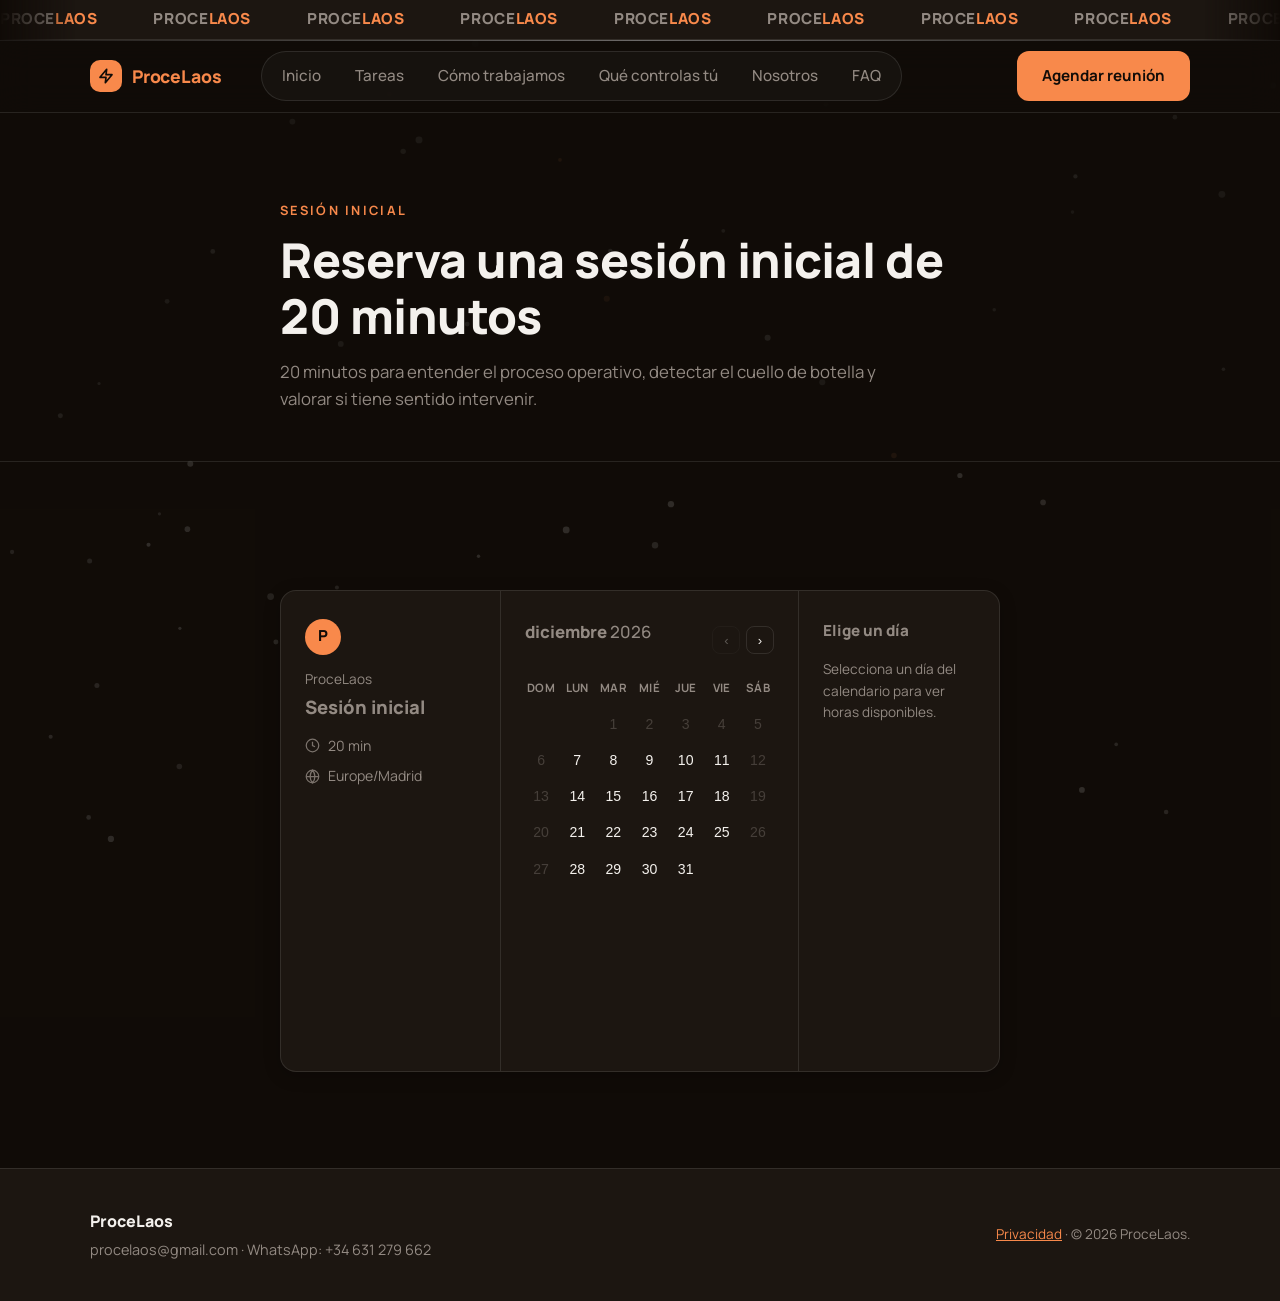
==== agendar-reunion.html @ 2a337f4d "feat: sustituye el formulario de diagnostico por reserva directa a Google Calendar Nueva pagina /age" ====
<!DOCTYPE html>
<html lang="es">
<head>
  <meta charset="UTF-8">
  <meta name="viewport" content="width=device-width, initial-scale=1.0">
  <script>
    document.documentElement.classList.add('js');
    window.setTimeout(function () {
      if (!document.documentElement.classList.contains('reveal-ready')) {
        document.documentElement.classList.add('reveal-fallback');
      }
    }, 3000);
  </script>
  <title>Agenda una reunión — ProceLaos</title>
  <meta name="description" content="Reserva una sesión inicial de 20 minutos: vemos tu proceso operativo, detectamos el cuello de botella y valoramos si tiene sentido intervenir.">

  <meta property="og:type" content="website">
  <meta property="og:site_name" content="ProceLaos">
  <meta property="og:title" content="Agenda una reunión — ProceLaos">
  <meta property="og:description" content="Reserva una sesión inicial de 20 minutos: vemos tu proceso operativo, detectamos el cuello de botella y valoramos si tiene sentido intervenir.">
  <meta property="og:url" content="https://procelaos.com/agendar-reunion">
  <link rel="canonical" href="https://procelaos.com/agendar-reunion">
  <meta property="og:image" content="https://procelaos.com/images/og-image.png">
  <meta property="og:image:width" content="1200">
  <meta property="og:image:height" content="630">
  <meta name="twitter:image" content="https://procelaos.com/images/og-image.png">
  <meta property="og:locale" content="es_ES">
  <meta name="twitter:card" content="summary_large_image">

  <link rel="icon" href="data:image/svg+xml,%3Csvg xmlns='http://www.w3.org/2000/svg' viewBox='0 0 100 100'%3E%3Crect width='100' height='100' rx='20' fill='%23110C08'/%3E%3Ctext x='50' y='68' font-size='60' text-anchor='middle' fill='%23F8894B' font-family='Arial' font-weight='bold'%3EP%3C/text%3E%3C/svg%3E">

  <link rel="preconnect" href="https://fonts.googleapis.com">
  <link rel="preconnect" href="https://fonts.gstatic.com" crossorigin>
  <link href="https://fonts.googleapis.com/css2?family=Manrope:wght@400;500;700;800&display=swap" rel="stylesheet">

  <link rel="stylesheet" href="styles.css">
</head>
<body class="has-brand-band">

  <noscript>
    <style>.reveal { opacity: 1 !important; transform: none !important; }</style>
  </noscript>

  <div class="brand-band">
    <div class="brand-band__track" aria-hidden="true">
      <div class="brand-band__group">
        <span class="brand-band__item">Proce<span>Laos</span></span>
        <span class="brand-band__item">Proce<span>Laos</span></span>
        <span class="brand-band__item">Proce<span>Laos</span></span>
        <span class="brand-band__item">Proce<span>Laos</span></span>
        <span class="brand-band__item">Proce<span>Laos</span></span>
        <span class="brand-band__item">Proce<span>Laos</span></span>
      </div>
      <div class="brand-band__group">
        <span class="brand-band__item">Proce<span>Laos</span></span>
        <span class="brand-band__item">Proce<span>Laos</span></span>
        <span class="brand-band__item">Proce<span>Laos</span></span>
        <span class="brand-band__item">Proce<span>Laos</span></span>
        <span class="brand-band__item">Proce<span>Laos</span></span>
        <span class="brand-band__item">Proce<span>Laos</span></span>
      </div>
    </div>
  </div>

  <canvas class="particles-canvas" id="particlesCanvas" aria-hidden="true"></canvas>

  <a class="skip-link" href="#contenido">Saltar al contenido</a>

  <header class="site-header">
    <div class="container site-header__inner">
      <a href="/" class="logo"><span class="logo__icon" aria-hidden="true"><svg viewBox="0 0 24 24" width="16" height="16" fill="none" stroke="currentColor" stroke-width="2.5" stroke-linecap="round" stroke-linejoin="round"><polygon points="13 2 3 14 12 14 11 22 21 10 12 10 13 2"/></svg></span><span class="logo__text">Proce<span>Laos</span></span></a>

      <button class="nav-toggle" id="navToggle" aria-expanded="false" aria-controls="siteNav" aria-label="Abrir menú">
        <span></span><span></span><span></span>
      </button>

      <nav class="site-nav" id="siteNav">
        <div class="site-nav__links">
          <a href="/">Inicio</a>
          <a href="/tareas">Tareas</a>
          <a href="/proceso">Cómo trabajamos</a>
          <a href="/capacidades">Qué controlas tú</a>
          <a href="/nosotros">Nosotros</a>
          <a href="/faq">FAQ</a>
        </div>
        <div class="site-nav__actions">
          <a href="/agendar-reunion" class="btn btn--primary">Agendar reunión</a>
        </div>
      </nav>
    </div>
  </header>

  <main id="contenido">

    <section class="page-header">
      <div class="container container--narrow">
        <p class="eyebrow reveal">Sesión inicial</p>
        <h1 class="reveal">Reserva una sesión inicial de 20 minutos</h1>
        <p class="page-header__lead reveal">20 minutos para entender el proceso operativo, detectar el cuello de botella y valorar si tiene sentido intervenir.</p>
      </div>
    </section>

    <section class="section">
      <div class="container container--narrow">

        <div class="booking-card" id="bookingCard">

          <!-- Paso 1: calendario + horas -->
          <div class="booking-grid" id="bookingStepPick">
            <div class="booking-col">
              <div class="booking-info__avatar">P</div>
              <p class="booking-info__org">ProceLaos</p>
              <p class="booking-info__title">Sesión inicial</p>
              <p class="booking-info__meta">
                <svg width="15" height="15" viewBox="0 0 24 24" fill="none" stroke="currentColor" stroke-width="2"><circle cx="12" cy="12" r="10"/><path d="M12 6v6l4 2"/></svg>
                20 min
              </p>
              <p class="booking-info__meta">
                <svg width="15" height="15" viewBox="0 0 24 24" fill="none" stroke="currentColor" stroke-width="2"><circle cx="12" cy="12" r="10"/><path d="M2 12h20M12 2a15 15 0 0 1 0 20 15 15 0 0 1 0-20z"/></svg>
                Europe/Madrid
              </p>
            </div>

            <div class="booking-col">
              <div class="booking-cal__head">
                <p class="booking-cal__month" id="calMonthLabel">—</p>
                <div class="booking-cal__nav">
                  <button type="button" id="calPrev" aria-label="Mes anterior">‹</button>
                  <button type="button" id="calNext" aria-label="Mes siguiente">›</button>
                </div>
              </div>
              <div class="booking-cal__grid" id="calDow"></div>
              <div class="booking-cal__grid" id="calGrid" style="margin-top:4px;"></div>
            </div>

            <div class="booking-col">
              <p class="booking-slots__head" id="slotsHead">Elige un día</p>
              <div class="booking-slots__list" id="slotsList">
                <p class="booking-slots__empty">Selecciona un día del calendario para ver horas disponibles.</p>
              </div>
            </div>
          </div>

          <!-- Paso 2: confirmar -->
          <div class="booking-grid booking-grid--confirm" id="bookingStepConfirm" hidden>
            <div class="booking-col">
              <div class="booking-info__avatar">P</div>
              <p class="booking-info__org">ProceLaos</p>
              <p class="booking-info__title">Sesión inicial</p>
              <p class="booking-info__meta" id="confirmDateLabel"></p>
              <p class="booking-info__meta">
                <svg width="15" height="15" viewBox="0 0 24 24" fill="none" stroke="currentColor" stroke-width="2"><circle cx="12" cy="12" r="10"/><path d="M12 6v6l4 2"/></svg>
                20 min
              </p>
              <p class="booking-info__meta">
                <svg width="15" height="15" viewBox="0 0 24 24" fill="none" stroke="currentColor" stroke-width="2"><circle cx="12" cy="12" r="10"/><path d="M2 12h20M12 2a15 15 0 0 1 0 20 15 15 0 0 1 0-20z"/></svg>
                Europe/Madrid
              </p>
            </div>
            <div class="booking-col">
              <form id="bookingForm" novalidate>
                <div class="booking-form__row">
                  <label for="bNombre">Tu nombre <span class="booking-form__req">*</span></label>
                  <input type="text" id="bNombre" required>
                </div>
                <div class="booking-form__row">
                  <label for="bEmail">Email <span class="booking-form__req">*</span></label>
                  <input type="email" id="bEmail" required>
                </div>
                <div class="booking-form__row">
                  <label for="bNotas">Notas adicionales</label>
                  <textarea id="bNotas" rows="3" placeholder="Por favor, comparta cualquier cosa que ayude a preparar nuestra reunión."></textarea>
                </div>
                <p class="booking-error" id="bookingError" role="alert" hidden></p>
                <div class="booking-form__nav">
                  <button type="button" class="btn btn--outline" id="bookingBack">Atrás</button>
                  <button type="submit" class="btn btn--primary" id="bookingSubmit">Confirmar</button>
                </div>
              </form>
            </div>
          </div>

          <!-- Paso 3: éxito -->
          <div class="booking-success" id="bookingSuccess" hidden>
            <div class="booking-success__icon" aria-hidden="true">
              <svg viewBox="0 0 24 24" width="28" height="28"><circle cx="12" cy="12" r="10" fill="none" stroke="currentColor" stroke-width="2"></circle><path d="M7 12.5l3 3 7-7" fill="none" stroke="currentColor" stroke-width="2.2" stroke-linecap="round" stroke-linejoin="round"></path></svg>
            </div>
            <h3>Reserva confirmada</h3>
            <p id="successDetail">Te esperamos.</p>
          </div>

        </div>

      </div>
    </section>
  </main>

  <footer class="site-footer">
    <div class="container site-footer__inner">
      <div>
        <p class="site-footer__brand">ProceLaos</p>
        <p class="site-footer__contact">
          <a href="mailto:procelaos@gmail.com">procelaos@gmail.com</a> ·
          <a href="https://wa.me/34631279662" target="_blank" rel="noopener">WhatsApp: +34 631 279 662</a>
        </p>
      </div>
      <p class="site-footer__legal"><a href="/privacidad">Privacidad</a> · © <span id="year"></span> ProceLaos.</p>
    </div>
  </footer>

  <script src="script.js"></script>
  <script>
    (function () {
      var MESES = ['enero','febrero','marzo','abril','mayo','junio','julio','agosto','septiembre','octubre','noviembre','diciembre'];
      var DOW = ['DOM','LUN','MAR','MIÉ','JUE','VIE','SÁB'];
      var SLOT_START_H = 9, SLOT_END_H = 19, SLOT_STEP_MIN = 30, DURACION_MIN = 20;

      var hoy = new Date(); hoy.setHours(0,0,0,0);
      var vista = new Date(hoy.getFullYear(), hoy.getMonth(), 1);
      var diaSeleccionado = null;
      var slotSeleccionado = null; // Date

      var calMonthLabel = document.getElementById('calMonthLabel');
      var calDow = document.getElementById('calDow');
      var calGrid = document.getElementById('calGrid');
      var calPrev = document.getElementById('calPrev');
      var calNext = document.getElementById('calNext');
      var slotsHead = document.getElementById('slotsHead');
      var slotsList = document.getElementById('slotsList');

      DOW.forEach(function (d) {
        var el = document.createElement('div');
        el.className = 'booking-cal__dow';
        el.textContent = d;
        calDow.appendChild(el);
      });

      function esFinde(date) { var d = date.getDay(); return d === 0 || d === 6; }

      function pintarCalendario() {
        calMonthLabel.innerHTML = MESES[vista.getMonth()] + ' <span>' + vista.getFullYear() + '</span>';
        calGrid.innerHTML = '';

        var primerDiaSemana = new Date(vista.getFullYear(), vista.getMonth(), 1).getDay();
        var diasEnMes = new Date(vista.getFullYear(), vista.getMonth() + 1, 0).getDate();

        for (var i = 0; i < primerDiaSemana; i++) {
          var vacio = document.createElement('span');
          vacio.className = 'booking-cal__day is-empty';
          calGrid.appendChild(vacio);
        }

        for (var dia = 1; dia <= diasEnMes; dia++) {
          var fecha = new Date(vista.getFullYear(), vista.getMonth(), dia);
          var btn = document.createElement('button');
          btn.type = 'button';
          btn.className = 'booking-cal__day';
          btn.textContent = dia;
          var pasado = fecha < hoy;
          var deshabilitado = pasado || esFinde(fecha);
          if (deshabilitado) btn.disabled = true;
          if (diaSeleccionado && fecha.getTime() === diaSeleccionado.getTime()) btn.classList.add('is-selected');
          btn.addEventListener('click', function (f) {
            return function () { seleccionarDia(f); };
          }(fecha));
          calGrid.appendChild(btn);
        }

        var primerDiaMesVista = new Date(vista.getFullYear(), vista.getMonth(), 1);
        var mesActualReal = new Date(hoy.getFullYear(), hoy.getMonth(), 1);
        calPrev.disabled = primerDiaMesVista <= mesActualReal;
      }

      function seleccionarDia(fecha) {
        diaSeleccionado = fecha;
        pintarCalendario();
        pintarSlots(fecha);
      }

      function pintarSlots(fecha) {
        var formatoDia = fecha.toLocaleDateString('es-ES', { weekday: 'short', day: 'numeric' });
        slotsHead.textContent = formatoDia.charAt(0).toUpperCase() + formatoDia.slice(1);
        slotsList.innerHTML = '';

        var ahora = new Date();
        var huboSlot = false;

        for (var h = SLOT_START_H; h < SLOT_END_H; h++) {
          for (var m = 0; m < 60; m += SLOT_STEP_MIN) {
            var inicio = new Date(fecha.getFullYear(), fecha.getMonth(), fecha.getDate(), h, m, 0, 0);
            if (inicio <= ahora) continue;
            huboSlot = true;
            var btn = document.createElement('button');
            btn.type = 'button';
            btn.className = 'booking-slot';
            btn.textContent = inicio.toLocaleTimeString('es-ES', { hour: '2-digit', minute: '2-digit' });
            btn.addEventListener('click', function (ini) {
              return function () { seleccionarSlot(ini); };
            }(inicio));
            slotsList.appendChild(btn);
          }
        }

        if (!huboSlot) {
          var vacio = document.createElement('p');
          vacio.className = 'booking-slots__empty';
          vacio.textContent = 'Sin horas disponibles este día.';
          slotsList.appendChild(vacio);
        }
      }

      calPrev.addEventListener('click', function () {
        vista = new Date(vista.getFullYear(), vista.getMonth() - 1, 1);
        pintarCalendario();
      });
      calNext.addEventListener('click', function () {
        vista = new Date(vista.getFullYear(), vista.getMonth() + 1, 1);
        pintarCalendario();
      });

      pintarCalendario();

      // ---- Paso 2: confirmar ----
      var stepPick = document.getElementById('bookingStepPick');
      var stepConfirm = document.getElementById('bookingStepConfirm');
      var stepSuccess = document.getElementById('bookingSuccess');
      var confirmDateLabel = document.getElementById('confirmDateLabel');
      var bookingForm = document.getElementById('bookingForm');
      var bookingBack = document.getElementById('bookingBack');
      var bookingError = document.getElementById('bookingError');
      var bookingSubmit = document.getElementById('bookingSubmit');
      var successDetail = document.getElementById('successDetail');

      function seleccionarSlot(inicio) {
        slotSeleccionado = inicio;
        var etiqueta = inicio.toLocaleDateString('es-ES', { weekday: 'long', day: 'numeric', month: 'long' }) +
          ', ' + inicio.toLocaleTimeString('es-ES', { hour: '2-digit', minute: '2-digit' });
        confirmDateLabel.textContent = etiqueta;
        stepPick.hidden = true;
        stepConfirm.hidden = false;
      }

      bookingBack.addEventListener('click', function () {
        stepConfirm.hidden = true;
        stepPick.hidden = false;
      });

      function mostrarError(msg) { bookingError.textContent = msg; bookingError.hidden = false; }
      function limpiarError() { bookingError.hidden = true; bookingError.textContent = ''; }

      bookingForm.addEventListener('submit', function (e) {
        e.preventDefault();
        limpiarError();

        var nombre = document.getElementById('bNombre').value.trim();
        var email = document.getElementById('bEmail').value.trim();
        var notas = document.getElementById('bNotas').value.trim();
        var REGEX_EMAIL = /^[^\s@]+@[^\s@]+\.[^\s@]+$/;

        if (!nombre) { mostrarError('Falta tu nombre.'); return; }
        if (!email || !REGEX_EMAIL.test(email)) { mostrarError('Revisa el email, no parece válido.'); return; }
        if (!slotSeleccionado) { mostrarError('Elige una hora antes de confirmar.'); return; }

        var inicio = slotSeleccionado;
        var fin = new Date(inicio.getTime() + DURACION_MIN * 60000);

        var payload = {
          nombre: nombre,
          email: email,
          notas: notas,
          start: inicio.toISOString(),
          end: fin.toISOString(),
          zona_horaria: 'Europe/Madrid'
        };

        bookingSubmit.disabled = true;
        bookingSubmit.textContent = 'Reservando…';

        fetch('https://primerproyectoilyes-n8n.3lluzl.easypanel.host/webhook/procelaos-reserva', {
          method: 'POST',
          headers: { 'Content-Type': 'application/json' },
          body: JSON.stringify(payload)
        })
          .then(function (res) {
            if (!res.ok) throw new Error('bad status');
            var etiqueta = inicio.toLocaleDateString('es-ES', { weekday: 'long', day: 'numeric', month: 'long' }) +
              ' a las ' + inicio.toLocaleTimeString('es-ES', { hour: '2-digit', minute: '2-digit' });
            successDetail.textContent = etiqueta + '. Te llega la invitación de calendario a ' + email + '.';
            stepConfirm.hidden = true;
            stepSuccess.hidden = false;
          })
          .catch(function () {
            bookingSubmit.disabled = false;
            bookingSubmit.textContent = 'Confirmar';
            mostrarError('No se ha podido reservar. Inténtalo de nuevo.');
          });
      });
    })();
  </script>
</body>
</html>
---- styles.css ----
/* ==========================================================================
   Design tokens — mismo sistema que la web de peluquería, para mantener
   coherencia de marca entre ambas propiedades del estudio.
   ========================================================================== */
:root {
  --bg: #110C08;
  --surface: #1C1611;
  --border: rgba(255, 255, 255, 0.1);
  --accent: #F8894B;
  --accent-hover: #FF9C5E;
  --text: #F4F1ED;
  --text-secondary: #938A83;

  --radius-sm: 12px;
  --radius: 16px;
  --shadow-sm: 0 4px 16px rgba(0, 0, 0, 0.25);

  --section-spacing: 64px;
  --font: "Manrope", "Segoe UI", sans-serif;

  --ease-decel: cubic-bezier(0.16, 1, 0.3, 1);
}

@media (min-width: 900px) {
  :root {
    --section-spacing: 96px;
  }
}

/* ==========================================================================
   Base
   ========================================================================== */
* {
  box-sizing: border-box;
}

html {
  scroll-behavior: smooth;
}

body {
  margin: 0;
  background: var(--bg);
  color: var(--text);
  font-family: var(--font);
  font-weight: 400;
  line-height: 1.6;
  -webkit-font-smoothing: antialiased;
}

h1, h2, h3 {
  font-family: var(--font);
  font-weight: 800;
  line-height: 1.15;
  margin: 0 0 16px;
  letter-spacing: -0.01em;
}

p {
  margin: 0 0 16px;
  color: var(--text-secondary);
}

a {
  color: var(--accent);
}

img {
  max-width: 100%;
  display: block;
}

.container {
  width: 100%;
  max-width: 1140px;
  margin: 0 auto;
  padding: 0 20px;
}

.container--narrow {
  max-width: 760px;
}

.skip-link {
  position: absolute;
  left: -999px;
  top: 0;
  background: var(--surface);
  color: var(--text);
  padding: 12px 20px;
  z-index: 200;
  border-radius: 0 0 var(--radius-sm) 0;
}

.skip-link:focus {
  left: 0;
}

.eyebrow {
  color: var(--accent);
  font-weight: 700;
  font-size: 0.8rem;
  text-transform: uppercase;
  letter-spacing: 0.18em;
  margin: 0 0 12px;
}

.highlight {
  color: var(--accent);
}

/* ==========================================================================
   Buttons
   ========================================================================== */
.btn {
  display: inline-flex;
  align-items: center;
  justify-content: center;
  gap: 8px;
  font-family: var(--font);
  font-weight: 700;
  font-size: 0.95rem;
  text-decoration: none;
  padding: 12px 24px;
  border-radius: var(--radius-sm);
  border: 1px solid transparent;
  cursor: pointer;
  transition: transform 0.15s var(--ease-decel), background-color 0.15s var(--ease-decel), border-color 0.15s var(--ease-decel), box-shadow 0.15s var(--ease-decel);
  white-space: nowrap;
}

.btn--primary {
  background: var(--accent);
  color: var(--bg);
  transform: translate(var(--magnet-x, 0px), var(--magnet-y, 0px));
}

.btn--primary:hover {
  background: var(--accent-hover);
  transform: translate(var(--magnet-x, 0px), var(--magnet-y, 0px)) scale(1.02);
  box-shadow: 0 0 0 4px rgba(248, 137, 75, 0.18), 0 6px 20px rgba(248, 137, 75, 0.25);
}

.btn--outline {
  background: transparent;
  color: var(--text);
  border-color: var(--border);
}

.btn--outline:hover {
  border-color: var(--accent);
  color: var(--accent);
  transform: scale(1.02);
  box-shadow: 0 0 0 4px rgba(248, 137, 75, 0.1);
}

.btn--magnetic {
  transition: background-color 0.15s var(--ease-decel), border-color 0.15s var(--ease-decel), box-shadow 0.15s var(--ease-decel);
}

.btn--lg {
  padding: 16px 32px;
  font-size: 1.05rem;
}

/* ==========================================================================
   Header
   ========================================================================== */
.site-header {
  position: fixed;
  top: 0;
  left: 0;
  right: 0;
  z-index: 100;
  background: rgba(17, 12, 8, 0.98);
  border-bottom: 1px solid var(--border);
  box-shadow: inset 0 1px 0 rgba(255, 255, 255, 0.06);
  transition: background 0.3s var(--ease-decel), backdrop-filter 0.3s var(--ease-decel), box-shadow 0.3s var(--ease-decel);
}

.site-header::before {
  content: "";
  position: absolute;
  top: 0;
  left: 0;
  right: 0;
  height: 1px;
  background: linear-gradient(90deg, transparent, rgba(255, 255, 255, 0.35), transparent);
  pointer-events: none;
}

.site-header__inner {
  display: flex;
  align-items: center;
  justify-content: space-between;
  height: 72px;
  transition: height 0.3s var(--ease-decel);
}

.site-header--scrolled {
  box-shadow: inset 0 1px 0 rgba(255, 255, 255, 0.06), 0 8px 24px rgba(0, 0, 0, 0.35);
}

.site-header--scrolled .site-header__inner {
  height: 56px;
}

.logo {
  display: flex;
  align-items: center;
  gap: 10px;
  font-weight: 800;
  font-size: 1.1rem;
  color: var(--text);
  text-decoration: none;
  letter-spacing: -0.01em;
}

.logo span {
  color: var(--accent);
}

.logo .logo__icon {
  display: flex;
  align-items: center;
  justify-content: center;
  flex-shrink: 0;
  width: 32px;
  height: 32px;
  border-radius: 10px;
  background: var(--accent);
  color: var(--bg);
}

.nav-toggle {
  display: flex;
  flex-direction: column;
  justify-content: center;
  gap: 5px;
  width: 40px;
  height: 40px;
  background: transparent;
  border: none;
  cursor: pointer;
  z-index: 110;
}

.nav-toggle span {
  display: block;
  width: 22px;
  height: 2px;
  background: var(--text);
  transition: transform 0.2s ease, opacity 0.2s ease;
}

.nav-toggle[aria-expanded="true"] span:nth-child(1) {
  transform: translateY(7px) rotate(45deg);
}

.nav-toggle[aria-expanded="true"] span:nth-child(2) {
  opacity: 0;
}

.nav-toggle[aria-expanded="true"] span:nth-child(3) {
  transform: translateY(-7px) rotate(-45deg);
}

.site-nav {
  position: fixed;
  top: 0;
  left: 0;
  right: 0;
  bottom: 0;
  z-index: 105;
  background: rgba(28, 22, 17, 0.97);
  backdrop-filter: blur(24px);
  -webkit-backdrop-filter: blur(24px);
  display: flex;
  flex-direction: column;
  align-items: center;
  justify-content: center;
  gap: 32px;
  transform: translateX(100%);
  transition: transform 0.25s ease;
}

.site-nav.is-open {
  transform: translateX(0);
}

body.nav-open {
  overflow: hidden;
}

.site-nav__links {
  display: flex;
  flex-direction: column;
  align-items: center;
  gap: 28px;
}

.site-nav__links a {
  color: var(--text);
  text-decoration: none;
  font-size: 1.2rem;
  font-weight: 700;
  padding: 10px 20px;
  border-radius: 999px;
  transition: background-color 0.2s var(--ease-decel), color 0.2s var(--ease-decel);
}

.site-nav__links a.is-active {
  color: var(--bg);
  background: var(--accent);
}

.site-nav__actions {
  display: flex;
  flex-direction: column;
  gap: 12px;
  width: 80%;
  max-width: 280px;
}

.site-nav__actions .btn {
  width: 100%;
}

@media (min-width: 900px) {
  .nav-toggle {
    display: none;
  }

  .site-header {
    background: rgba(17, 12, 8, 0.75);
    backdrop-filter: blur(16px);
    -webkit-backdrop-filter: blur(16px);
  }

  .site-header--scrolled {
    backdrop-filter: blur(22px);
    -webkit-backdrop-filter: blur(22px);
  }

  .site-nav {
    position: static;
    flex-direction: row;
    justify-content: space-between;
    flex: 1;
    background: transparent;
    backdrop-filter: none;
    -webkit-backdrop-filter: none;
    transform: none;
    height: auto;
    margin-left: 40px;
  }

  .site-nav__links {
    flex-direction: row;
    gap: 2px;
    padding: 4px;
    border-radius: 999px;
    border: 1px solid var(--border);
    background: rgba(255, 255, 255, 0.03);
  }

  .site-nav__links a {
    padding: 8px 16px;
    font-size: 0.95rem;
    font-weight: 500;
    color: var(--text-secondary);
  }

  .site-nav__links a:hover {
    color: var(--text);
    background: transparent;
  }

  .site-nav__links a.is-active {
    color: var(--bg);
    background: var(--accent);
  }

  .site-nav__actions {
    flex-direction: row;
    width: auto;
  }

  .site-nav__actions .btn {
    width: auto;
  }
}

/* ==========================================================================
   Hero
   ========================================================================== */
.hero {
  position: relative;
  overflow: hidden;
  padding: 160px 0 var(--section-spacing);
  background: rgba(17, 12, 8, 0.92);
}

.hero::before {
  content: "";
  position: absolute;
  inset: -25%;
  background:
    radial-gradient(circle at 30% 30%, rgba(248, 137, 75, 0.16), transparent 55%),
    radial-gradient(circle at 75% 70%, rgba(248, 137, 75, 0.1), transparent 60%);
  animation: heroGlowDrift 18s ease-in-out infinite alternate;
  pointer-events: none;
  z-index: 0;
}

.hero__inner {
  position: relative;
  z-index: 1;
  display: grid;
  gap: 48px;
  align-items: center;
}

.hero__content {
  max-width: 780px;
}

.hero__visual {
  display: flex;
  justify-content: center;
}

@media (min-width: 1024px) {
  .hero__inner {
    grid-template-columns: 1.05fr 0.95fr;
  }
}

@keyframes heroGlowDrift {
  0% { transform: translate3d(-2%, -1%, 0) scale(1); }
  50% { transform: translate3d(2%, 2%, 0) scale(1.05); }
  100% { transform: translate3d(-1%, 2%, 0) scale(1); }
}

.hero h1 {
  font-size: clamp(2.1rem, 5.5vw, 3.5rem);
}

.hero-word {
  display: inline-block;
  opacity: 0;
  transform: translateY(14px);
  animation: heroWordIn 0.42s var(--ease-decel) both;
}

.hero-word--highlight {
  animation-name: heroWordIn, heroHighlightPop;
  animation-timing-function: var(--ease-decel), var(--ease-decel);
  animation-fill-mode: both, both;
  animation-duration: 0.42s, 0.3s;
}

@keyframes heroWordIn {
  from { opacity: 0; transform: translateY(14px); }
  to { opacity: 1; transform: translateY(0); }
}

@keyframes heroHighlightPop {
  0% { transform: translateY(0) scale(1); text-shadow: 0 0 0 rgba(248, 137, 75, 0); }
  50% { transform: translateY(0) scale(1.1); text-shadow: 0 0 18px rgba(248, 137, 75, 0.55); }
  100% { transform: translateY(0) scale(1); text-shadow: 0 0 0 rgba(248, 137, 75, 0); }
}

.hero__subtitle {
  font-size: 1.15rem;
  max-width: 560px;
  animation: heroFadeUp 0.42s var(--ease-decel) 0.42s both;
}

.hero__actions {
  display: flex;
  flex-wrap: wrap;
  gap: 16px;
  margin-top: 32px;
  animation: heroFadeUp 0.42s var(--ease-decel) 0.56s both;
}

@keyframes heroFadeUp {
  from { opacity: 0; transform: translateY(14px); }
  to { opacity: 1; transform: translateY(0); }
}

/* ==========================================================================
   Brand band — franja de marca de punta a punta, fija arriba del todo.
   Cabecera, hero y el resto del contenido se desplazan justo debajo (ver
   body.has-brand-band más abajo). Dos copias idénticas del mismo grupo:
   al desplazar exactamente -50% del ancho del track, la segunda entra justo
   donde termina la primera y el bucle no se nota.
   ========================================================================== */
.brand-band {
  position: fixed;
  top: 0;
  left: 0;
  right: 0;
  z-index: 101; /* por encima de .site-header (100) -- esta franja va primero */
  height: 40px;
  overflow: hidden;
  background: var(--surface);
  border-bottom: 1px solid var(--border);
  -webkit-mask-image: linear-gradient(90deg, transparent, #000 6%, #000 94%, transparent);
          mask-image: linear-gradient(90deg, transparent, #000 6%, #000 94%, transparent);
}

.brand-band__track {
  display: flex;
  width: max-content;
  height: 100%;
  animation: brandBandDesplazar 26s linear infinite;
}

.brand-band__group {
  display: flex;
  align-items: center;
  gap: 56px;
  padding-right: 56px;
  flex-shrink: 0;
}

.brand-band__item {
  font-weight: 800;
  font-size: 0.95rem;
  letter-spacing: 0.04em;
  text-transform: uppercase;
  color: var(--text-secondary);
  white-space: nowrap;
}

.brand-band__item span {
  color: var(--accent);
}

@keyframes brandBandDesplazar {
  to { transform: translateX(-50%); }
}

@media (prefers-reduced-motion: reduce) {
  .brand-band {
    overflow-x: auto;
    -webkit-mask-image: none;
            mask-image: none;
  }

  .brand-band__track {
    animation: none;
  }
}

/* Con la franja de marca presente, cabecera, hero/page-header, el menú
   móvil y el punto de anclaje de las secciones bajan su altura (40px) para
   no solaparse. Solo en las páginas que llevan <body class="has-brand-band">. */
body.has-brand-band .site-header {
  top: 40px;
}

body.has-brand-band .hero,
body.has-brand-band .page-header {
  padding-top: calc(160px + 40px);
}

body.has-brand-band .section {
  scroll-margin-top: 128px;
}

/* ==========================================================================
   Page header — versión ligera del hero para las subpáginas (Tareas,
   Proceso, Capacidades, Nosotros, FAQ, Diagnóstico). Sin el degradado
   animado ni el cursor magnético del hero de portada: cada subpágina se
   carga sola, no necesita repetir el peso visual completo de la home.
   ========================================================================== */
.page-header {
  padding: 140px 0 48px;
  background: rgba(17, 12, 8, 0.92);
  border-bottom: 1px solid var(--border);
}

.page-header h1 {
  font-size: clamp(1.9rem, 4.5vw, 3rem);
  max-width: 780px;
}

.page-header__lead {
  max-width: 620px;
  font-size: 1.05rem;
  margin: 0;
}

/* ==========================================================================
   CTA band — cierre corto y repetido al final de cada subpágina, para no
   duplicar el bloque grande de "diagnóstico" fuera de su propia página.
   ========================================================================== */
.cta-band {
  text-align: center;
}

.cta-band h2 {
  font-size: clamp(1.5rem, 3.5vw, 2rem);
  margin-bottom: 8px;
}

.cta-band p {
  max-width: 440px;
  margin: 0 auto 24px;
}

.cta-band__actions {
  display: flex;
  justify-content: center;
}

/* ==========================================================================
   Escena del relevo — módulo visual contenido, NO un hero fullscreen.
   El contenedor manda sobre el contenido: el canvas 3D se dimensionará a
   .escena__lienzo, nunca al viewport, así que la escena no puede crecer
   más allá de estos límites por mucho que se llene de documentos.

   max-height en vh es lo que garantiza el "40-50% del alto visible" en
   pantallas apaisadas; aspect-ratio manda en móvil, donde el alto sobra.
   ========================================================================== */
.escena-seccion {
  /* Sin el fondo semitransparente de .section: la escena necesita un
     plano limpio detrás, sin partículas cruzándola. */
  background: var(--bg);
}

.escena__titulo {
  font-size: clamp(1.3rem, 2.6vw, 1.8rem);
  text-align: center;
  max-width: 520px;
  margin: 0 auto 40px;
}

.escena {
  width: 100%;
  max-width: clamp(320px, 78vw, 880px);
  max-height: 48vh;
  aspect-ratio: 16 / 10;
  margin: 0 auto;
  /* Aire alrededor del contenido: la escena se dibuja dentro del lienzo,
     este padding es el margen de respiro que pide el encuadre. */
  padding: 4%;
  background: var(--surface);
  border: 1px solid var(--border);
  border-radius: var(--radius);
  box-shadow: inset 0 1px 0 rgba(255, 255, 255, 0.06), var(--shadow-sm);
  overflow: hidden;
}

.escena__lienzo {
  position: relative;
  width: 100%;
  height: 100%;
  display: flex;
  align-items: center;
  justify-content: center;
}

.escena__estatico {
  display: block;
  width: 100%;
  height: 100%;
  /* "meet": la escena entera siempre visible y centrada, se recorte lo que
     se recorte del contenedor. Nunca se corta un personaje. */
  object-fit: contain;
  transition: opacity 0.5s var(--ease-decel);
}

/* El canvas se monta encima del SVG estático, no en su lugar: si la carga
   del módulo falla a mitad, lo que queda debajo sigue siendo correcto. El
   crossfade solo ocurre cuando la escena ya está renderizando. */
.escena__canvas {
  position: absolute;
  inset: 0;
  width: 100%;
  height: 100%;
  display: block;
  opacity: 0;
  transition: opacity 0.5s var(--ease-decel);
}

.escena--viva .escena__canvas {
  opacity: 1;
}

.escena--viva .escena__estatico {
  opacity: 0;
}

/* Paleta de la escena — mismos tokens que el resto de la web, para que se
   lea como parte del sitio y no como una ilustración pegada. */
.es-piso { fill: none; stroke: var(--border); stroke-width: 2; }
.es-mesa { fill: var(--border); }
.es-papel { fill: #F2EEE3; }
.es-fig { fill: #D6CCC2; }
.es-brazo { stroke: #D6CCC2; stroke-width: 11; stroke-linecap: round; fill: none; }
.es-rb-cuerpo { fill: #251F1A; stroke: var(--border); stroke-width: 2.5; }
.es-rb-cara { fill: var(--bg); }
.es-rb-ojo { fill: var(--accent); }
.es-rb-brazo { stroke: #4A3D34; stroke-width: 12; stroke-linecap: round; fill: none; }
.es-rb-led { fill: var(--accent); }

/* En móvil el alto del viewport es un límite pobre (barras del navegador que
   aparecen y desaparecen), así que manda la proporción. 5/4 en vez de 4/3:
   la escena es horizontal y con 4/3 sobraba hueco vacío arriba y abajo. */
@media (max-width: 640px) {
  .escena {
    max-height: none;
    aspect-ratio: 5 / 4;
    padding: 4%;
  }
}

/* ==========================================================================
   Sections
   ========================================================================== */
.section {
  padding: var(--section-spacing) 0;
  scroll-margin-top: 88px;
  background: rgba(17, 12, 8, 0.85);
}

.section--alt {
  background: rgba(28, 22, 17, 0.82);
  border-top: 1px solid var(--border);
  border-bottom: 1px solid var(--border);
}

.section__title {
  font-size: clamp(1.6rem, 3vw, 2.25rem);
}

.section__lead {
  max-width: 620px;
  font-size: 1.05rem;
  margin-bottom: 40px;
}

.section__outro {
  max-width: 620px;
  margin: 40px 0 0;
  padding-left: 16px;
  border-left: 2px solid var(--accent);
  font-size: 1.02rem;
}

/* ==========================================================================
   Cards
   ========================================================================== */
.cards-grid {
  display: grid;
  grid-template-columns: 1fr;
  gap: 20px;
}

@media (min-width: 640px) {
  .cards-grid {
    grid-template-columns: repeat(2, 1fr);
  }
}

@media (min-width: 1024px) {
  .cards-grid {
    grid-template-columns: repeat(3, 1fr);
  }
}

@media (min-width: 640px) {
  .cards-grid--3 {
    grid-template-columns: repeat(3, 1fr);
  }

  /* Para sets de 4: si no, a partir de 1024px la regla general de arriba
     los parte en 3+1, con una tarjeta sola y descompensada en su fila. */
  .cards-grid--2 {
    grid-template-columns: repeat(2, 1fr);
  }
}

.card {
  background: rgba(28, 22, 17, 0.65);
  backdrop-filter: blur(14px);
  -webkit-backdrop-filter: blur(14px);
  border: 1px solid var(--border);
  border-radius: var(--radius);
  padding: 28px 24px;
  box-shadow: inset 0 1px 0 rgba(255, 255, 255, 0.06), var(--shadow-sm);
  transition: transform 0.22s var(--ease-decel), box-shadow 0.22s var(--ease-decel), border-color 0.22s var(--ease-decel);
  position: relative;
  cursor: default;
  user-select: none;
}

.card:hover {
  border-color: var(--accent);
  transform: translateY(-4px);
  box-shadow: inset 0 1px 0 rgba(255, 255, 255, 0.06), 0 12px 32px rgba(248, 137, 75, 0.15), 0 4px 16px rgba(0, 0, 0, 0.3);
}

.card::before {
  content: "";
  position: absolute;
  inset: 0;
  border-radius: inherit;
  background: radial-gradient(260px circle at var(--mx, 50%) var(--my, 50%),
              rgba(248, 137, 75, 0.24), transparent 68%);
  opacity: 0;
  transition: opacity 0.25s var(--ease-decel);
  pointer-events: none;
  z-index: 0;
}

.card:hover::before {
  opacity: 1;
}

.card > * {
  position: relative;
  z-index: 1;
}

.card h3 {
  font-size: 1.05rem;
  color: var(--text);
  font-weight: 700;
}

.card p {
  margin: 0;
  font-size: 0.95rem;
}

/* ==========================================================================
   Proceso (pasos)
   ========================================================================== */
.demo-steps {
  display: grid;
  grid-template-columns: 1fr;
  gap: 20px;
  margin-bottom: 40px;
}

@media (min-width: 768px) {
  .demo-steps {
    grid-template-columns: repeat(3, 1fr);
  }
}

.demo-step {
  background: var(--surface);
  border: 1px solid var(--border);
  border-radius: var(--radius);
  padding: 28px 24px;
  box-shadow: var(--shadow-sm);
  transition: transform 0.22s var(--ease-decel), box-shadow 0.22s var(--ease-decel), border-color 0.22s var(--ease-decel);
  cursor: default;
  user-select: none;
}

.demo-step:hover {
  border-color: var(--accent);
  transform: translateY(-4px);
  box-shadow: 0 12px 32px rgba(248, 137, 75, 0.15), 0 4px 16px rgba(0, 0, 0, 0.3);
}

.demo-step__index {
  display: block;
  font-size: 1.8rem;
  font-weight: 800;
  line-height: 1;
  letter-spacing: -0.02em;
  color: rgba(248, 137, 75, 0.35);
  margin-bottom: 12px;
}

.demo-step h3 {
  font-size: 1.05rem;
  color: var(--text);
  font-weight: 700;
  margin: 0 0 8px;
}

.demo-step p {
  margin: 0;
  font-size: 0.95rem;
}

.demo-cta {
  text-align: center;
}

.demo-cta p {
  max-width: 480px;
  margin-left: auto;
  margin-right: auto;
}

/* ==========================================================================
   Partículas de fondo — global, fija detrás de toda la página
   ========================================================================== */
.particles-canvas {
  position: fixed;
  top: 0;
  left: 0;
  width: 100vw;
  height: 100vh;
  z-index: -1;
  display: block;
  pointer-events: none;
}

/* ==========================================================================
   Founders
   ========================================================================== */
.founders {
  display: flex;
  gap: 32px;
  margin-bottom: 32px;
}

.founder {
  display: flex;
  align-items: center;
  gap: 12px;
}

.founder-avatar {
  width: 56px;
  height: 56px;
  border-radius: 50%;
  background: var(--surface);
  border: 1px dashed var(--border);
  display: flex;
  align-items: center;
  justify-content: center;
  color: var(--text-secondary);
}

.founder__name {
  font-weight: 700;
  color: var(--text);
}

/* ==========================================================================
   Story chart (línea de tiempo del estudio)
   ========================================================================== */
.story-chart {
  margin: 40px 0 24px;
}

.story-chart__svg {
  width: 100%;
  height: auto;
  display: block;
}

.story-chart__grid-line {
  stroke: var(--border);
  stroke-width: 1;
}

.story-chart__baseline {
  stroke: var(--border);
  stroke-width: 1.5;
}

.story-chart__area {
  opacity: 0;
  transition: opacity 1s var(--ease-decel) 0.4s;
}

.story-chart.is-visible .story-chart__area {
  opacity: 1;
}

.story-chart__path {
  stroke: var(--accent);
  stroke-width: 3;
  stroke-linecap: round;
  stroke-linejoin: round;
  stroke-dasharray: 1;
  stroke-dashoffset: 1;
  filter: drop-shadow(0 0 6px rgba(248, 137, 75, 0.45));
  transition: stroke-dashoffset 2s var(--ease-decel);
}

.story-chart.is-visible .story-chart__path {
  stroke-dashoffset: 0;
}

.story-chart__point {
  fill: var(--bg);
  stroke: var(--accent);
  stroke-width: 3;
  opacity: 0.35;
  transform-box: fill-box;
  transform-origin: center;
  transition: opacity 0.3s var(--ease-decel), transform 0.3s var(--ease-decel), fill 0.3s var(--ease-decel);
}

.story-chart.is-visible .story-chart__point {
  opacity: 1;
  fill: var(--accent);
  transform: scale(1.35);
  filter: drop-shadow(0 0 5px rgba(248, 137, 75, 0.6));
}

.story-milestones {
  list-style: none;
  margin: 0 0 32px;
  padding: 0;
  display: grid;
  grid-template-columns: 1fr;
  gap: 20px;
}

@media (min-width: 768px) {
  .story-milestones {
    grid-template-columns: repeat(3, 1fr);
  }
}

.story-milestones li {
  display: flex;
  gap: 12px;
  align-items: flex-start;
}

/* Nube del emoji: cada hito lleva el suyo en una burbuja propia, en vez
   del punto de color anterior. Tamaño fijo y flex-shrink:0 para que la
   nube no se deforme cuando el titular ocupa dos líneas. */
.story-milestones__emoji {
  flex-shrink: 0;
  width: 42px;
  height: 42px;
  display: flex;
  align-items: center;
  justify-content: center;
  border-radius: 14px;
  background: rgba(248, 137, 75, 0.12);
  border: 1px solid rgba(248, 137, 75, 0.3);
  /* Los emoji se renderizan con la fuente del sistema, no con Manrope:
     forzarla aquí evita que el navegador intente sustituirlos por glifos
     de la fuente cargada y salgan como cuadrados. */
  font-family: "Apple Color Emoji", "Segoe UI Emoji", "Noto Color Emoji", sans-serif;
  font-size: 1.15rem;
  line-height: 1;
}

.story-milestones strong {
  display: block;
  color: var(--text);
  font-size: 0.95rem;
  margin-bottom: 4px;
}

.story-milestones p {
  margin: 0;
  font-size: 0.9rem;
}

/* ==========================================================================
   FAQ / Accordion
   ========================================================================== */
.accordion__item {
  border-bottom: 1px solid var(--border);
}

.accordion__trigger {
  width: 100%;
  display: flex;
  align-items: center;
  justify-content: space-between;
  gap: 16px;
  background-color: transparent;
  border: none;
  padding: 20px 0;
  font-family: var(--font);
  font-size: 1.05rem;
  font-weight: 700;
  color: var(--text);
  text-align: left;
  cursor: pointer;
  transition: background-color 0.2s var(--ease-decel);
}

.accordion__trigger:hover {
  background-color: rgba(255, 255, 255, 0.03);
}

.accordion__icon {
  position: relative;
  flex-shrink: 0;
  width: 18px;
  height: 18px;
  transition: transform 0.3s var(--ease-decel);
}

.accordion__icon::before,
.accordion__icon::after {
  content: "";
  position: absolute;
  background: var(--accent);
  top: 50%;
  left: 50%;
  transform: translate(-50%, -50%);
}

.accordion__icon::before {
  width: 100%;
  height: 2px;
}

.accordion__icon::after {
  width: 2px;
  height: 100%;
}

.accordion__trigger[aria-expanded="true"] .accordion__icon {
  transform: rotate(45deg);
}

.accordion__panel {
  max-height: 0;
  overflow: hidden;
  transition: max-height 0.3s var(--ease-decel);
}

.accordion__panel p {
  padding-bottom: 20px;
  margin: 0;
}

/* ==========================================================================
   CTA final
   ========================================================================== */
.cta-final {
  text-align: center;
}

.cta-final h2 {
  font-size: clamp(1.75rem, 4vw, 2.5rem);
}

.cta-final > .container > p {
  max-width: 480px;
  margin-left: auto;
  margin-right: auto;
}

/* ==========================================================================
   Formulario de captación
   ========================================================================== */
.lead-form {
  text-align: left;
  max-width: 560px;
  margin: 32px auto 0;
  background: rgba(28, 22, 17, 0.65);
  backdrop-filter: blur(14px);
  -webkit-backdrop-filter: blur(14px);
  border: 1px solid var(--border);
  border-radius: var(--radius);
  padding: 32px;
  box-shadow: inset 0 1px 0 rgba(255, 255, 255, 0.06), var(--shadow-sm);
}

.lead-form__hp {
  /* Honeypot: fuera de pantalla, no display:none -- algunos bots ignoran
     los campos ocultos con display:none pero no los desplazados. */
  position: absolute;
  left: -9999px;
  width: 1px;
  height: 1px;
  overflow: hidden;
}

.lead-form__row {
  margin-bottom: 20px;
}

.lead-form__row--2col {
  display: grid;
  grid-template-columns: 1fr;
  gap: 20px;
}

@media (min-width: 560px) {
  .lead-form__row--2col {
    grid-template-columns: 1fr 1fr;
    margin-bottom: 0;
  }

  .lead-form__row--2col + .lead-form__row {
    margin-top: 20px;
  }
}

.lead-form label {
  display: block;
  font-size: 0.85rem;
  font-weight: 700;
  color: var(--text);
  margin-bottom: 8px;
}

.lead-form input[type="text"],
.lead-form input[type="email"],
.lead-form input[type="tel"],
.lead-form textarea {
  width: 100%;
  background: var(--bg);
  border: 1px solid var(--border);
  border-radius: var(--radius-sm);
  color: var(--text);
  font-family: var(--font);
  font-size: 0.95rem;
  padding: 12px 14px;
  transition: border-color 0.15s var(--ease-decel), box-shadow 0.15s var(--ease-decel);
}

.lead-form input:focus,
.lead-form textarea:focus {
  outline: none;
  border-color: var(--accent);
  box-shadow: 0 0 0 3px rgba(248, 137, 75, 0.18);
}

.lead-form textarea {
  resize: vertical;
  min-height: 88px;
}

.lead-form__check {
  display: flex;
  align-items: flex-start;
  gap: 10px;
  margin-bottom: 16px;
}

.lead-form__check input {
  margin-top: 4px;
  flex-shrink: 0;
  accent-color: var(--accent);
  width: 16px;
  height: 16px;
}

.lead-form__check label {
  margin: 0;
  font-size: 0.85rem;
  font-weight: 400;
  color: var(--text-secondary);
}

.lead-form__error {
  color: var(--accent-hover);
  font-size: 0.85rem;
  font-weight: 700;
  margin: 0 0 16px;
}

.lead-form__submit {
  width: 100%;
}

.lead-form__success {
  max-width: 560px;
  margin: 32px auto 0;
  background: rgba(248, 137, 75, 0.1);
  border: 1px solid var(--accent);
  border-radius: var(--radius);
  padding: 32px 24px;
  text-align: center;
  animation: successPop 0.45s var(--ease-decel) both;
}

.lead-form__success p {
  margin: 0;
  color: var(--text);
}

.lead-form__success strong {
  color: var(--accent);
}

.lead-form__success-icon {
  width: 64px;
  height: 64px;
  margin: 0 auto 18px;
  display: flex;
  align-items: center;
  justify-content: center;
  border-radius: 50%;
  background: rgba(248, 137, 75, 0.15);
  color: var(--accent);
  animation: successIconPop 0.5s var(--ease-decel) both 0.1s;
}

.success-icon__circle {
  stroke-dasharray: 63;
  stroke-dashoffset: 63;
  animation: successCircleDraw 0.6s var(--ease-decel) forwards 0.15s;
}

.success-icon__check {
  stroke-dasharray: 20;
  stroke-dashoffset: 20;
  animation: successCheckDraw 0.35s var(--ease-decel) forwards 0.55s;
}

@keyframes successPop {
  from { opacity: 0; transform: scale(0.92) translateY(8px); }
  to { opacity: 1; transform: scale(1) translateY(0); }
}

@keyframes successIconPop {
  0% { opacity: 0; transform: scale(0.5); }
  60% { opacity: 1; transform: scale(1.08); }
  100% { opacity: 1; transform: scale(1); }
}

@keyframes successCircleDraw {
  to { stroke-dashoffset: 0; }
}

@keyframes successCheckDraw {
  to { stroke-dashoffset: 0; }
}

@media (prefers-reduced-motion: reduce) {
  .lead-form__success,
  .lead-form__success-icon,
  .success-icon__circle,
  .success-icon__check {
    animation: none !important;
    opacity: 1 !important;
    transform: none !important;
    stroke-dashoffset: 0 !important;
  }
}

/* ==========================================================================
   Formulario de captación — wizard multi-paso
   ========================================================================== */
.lead-form__req {
  color: var(--accent);
}

.lead-form__hint {
  margin: -4px 0 8px;
  font-size: 0.8rem;
  color: var(--text-secondary);
  line-height: 1.5;
}

.wizard-progress {
  margin-bottom: 24px;
}

.wizard-progress__bar {
  height: 6px;
  background: var(--bg);
  border: 1px solid var(--border);
  border-radius: 999px;
  overflow: hidden;
}

.wizard-progress__fill {
  height: 100%;
  width: 20%;
  background: var(--accent);
  border-radius: 999px;
  transition: width 0.3s var(--ease-decel);
}

.wizard-progress__label {
  margin: 10px 0 0;
  font-size: 0.8rem;
  font-weight: 700;
  color: var(--text-secondary);
}

.wizard-step {
  border: 0;
  padding: 0;
  margin: 0;
}

.wizard-step__title {
  padding: 0;
  font-size: 1.1rem;
  font-weight: 800;
  color: var(--text);
  margin-bottom: 18px;
}

.pill-group {
  display: flex;
  flex-wrap: wrap;
  gap: 8px;
}

.pill {
  font-family: var(--font);
  font-size: 0.9rem;
  font-weight: 700;
  color: var(--text-secondary);
  background: var(--bg);
  border: 1px solid var(--border);
  border-radius: var(--radius-sm);
  padding: 10px 16px;
  cursor: pointer;
  transition: border-color 0.15s var(--ease-decel), color 0.15s var(--ease-decel), background 0.15s var(--ease-decel);
}

.pill:hover {
  border-color: var(--accent);
  color: var(--text);
}

.pill.is-selected {
  border-color: var(--accent);
  background: rgba(248, 137, 75, 0.12);
  color: var(--text);
}

.option-grid {
  display: grid;
  grid-template-columns: 1fr;
  gap: 10px;
}

@media (min-width: 560px) {
  .option-grid {
    grid-template-columns: 1fr 1fr;
  }

  .option-grid--3 {
    grid-template-columns: repeat(3, 1fr);
  }
}

.option-card {
  display: flex;
  align-items: flex-start;
  gap: 12px;
  text-align: left;
  font-family: var(--font);
  background: var(--bg);
  border: 1px solid var(--border);
  border-radius: var(--radius-sm);
  padding: 14px;
  cursor: pointer;
  transition: border-color 0.15s var(--ease-decel), background 0.15s var(--ease-decel);
}

.option-card:hover {
  border-color: rgba(248, 137, 75, 0.5);
}

.option-card.is-selected {
  border-color: var(--accent);
  background: rgba(248, 137, 75, 0.1);
}

.option-card__check {
  flex-shrink: 0;
  width: 16px;
  height: 16px;
  margin-top: 2px;
  border: 1px solid var(--text-secondary);
  border-radius: 4px;
  position: relative;
}

.option-card__check--radio {
  border-radius: 50%;
}

.option-card.is-selected .option-card__check {
  border-color: var(--accent);
  background: var(--accent);
}

.option-card.is-selected .option-card__check::after {
  content: "";
  position: absolute;
  left: 4px;
  top: 1px;
  width: 4px;
  height: 8px;
  border: solid var(--bg);
  border-width: 0 2px 2px 0;
  transform: rotate(45deg);
}

.option-card.is-selected .option-card__check--radio::after {
  left: 50%;
  top: 50%;
  width: 6px;
  height: 6px;
  border: none;
  background: var(--bg);
  border-radius: 50%;
  transform: translate(-50%, -50%) rotate(0);
}

.option-card__body {
  display: flex;
  flex-direction: column;
  gap: 2px;
}

.option-card__label {
  font-size: 0.9rem;
  font-weight: 700;
  color: var(--text);
}

.option-card__desc {
  font-size: 0.78rem;
  color: var(--text-secondary);
  line-height: 1.4;
}

.wizard-nav [hidden] {
  display: none !important;
}

.wizard-nav {
  display: flex;
  align-items: center;
  justify-content: space-between;
  gap: 12px;
  margin-top: 24px;
}

.wizard-nav .btn {
  flex: 1;
}

.wizard-nav #wizardBack {
  flex: 0 0 auto;
}

/* ==========================================================================
   Footer
   ========================================================================== */
.site-footer {
  background: var(--surface);
  border-top: 1px solid var(--border);
  padding: 40px 0;
}

.site-footer__inner {
  display: flex;
  flex-direction: column;
  gap: 12px;
}

@media (min-width: 640px) {
  .site-footer__inner {
    flex-direction: row;
    justify-content: space-between;
    align-items: center;
  }
}

.site-footer__brand {
  font-weight: 800;
  color: var(--text);
  margin: 0 0 4px;
}

.site-footer__contact {
  margin: 0;
  font-size: 0.9rem;
}

.site-footer__contact a {
  color: var(--text-secondary);
  text-decoration: none;
}

.site-footer__contact a:hover {
  color: var(--accent);
}

.site-footer__legal {
  margin: 0;
  font-size: 0.85rem;
  color: var(--text-secondary);
}

/* ==========================================================================
   Hero: widget "tu-jornada-laboral.exe"
   ========================================================================== */
.jornada-widget {
  width: 100%;
  max-width: 340px;
  margin: 0 auto;
  border-radius: var(--radius);
  border: 1px solid var(--border);
  background: var(--surface);
  box-shadow: 0 30px 60px -20px rgba(0, 0, 0, 0.55);
  overflow: hidden;
}

.jornada-widget__bar {
  display: flex;
  align-items: center;
  gap: 6px;
  padding: 12px 16px;
  border-bottom: 1px solid var(--border);
}

.jornada-widget__dot {
  width: 10px;
  height: 10px;
  border-radius: 50%;
  opacity: 0.7;
}

.jornada-widget__dot--red { background: #ff5f57; }
.jornada-widget__dot--accent { background: var(--accent); }
.jornada-widget__dot--green { background: #3dd68c; }

.jornada-widget__filename {
  margin-left: 8px;
  font-family: ui-monospace, "SFMono-Regular", Menlo, monospace;
  font-size: 11px;
  color: var(--text-secondary);
}

.jornada-widget__body {
  padding: 20px;
}

.jornada-widget__caption {
  margin: 0;
  text-align: center;
  font-size: 13px;
  line-height: 1.5;
  color: var(--text-secondary);
}

.jornada-widget__clock {
  position: relative;
  width: 176px;
  height: 176px;
  margin: 24px auto 0;
  display: flex;
  align-items: center;
  justify-content: center;
}

.jornada-widget__ring {
  position: absolute;
  inset: 0;
  transform: rotate(-90deg);
}

.jornada-widget__ring-track {
  fill: none;
  stroke: var(--border);
  stroke-width: 6;
}

.jornada-widget__ring-progress {
  fill: none;
  stroke: var(--accent);
  stroke-width: 6;
  stroke-linecap: round;
  stroke-dashoffset: 464.96;
}

.jornada-widget__hand {
  position: absolute;
  left: 50%;
  top: 50%;
  border-radius: 999px;
  transform-origin: bottom center;
  transform: rotate(0deg);
}

.jornada-widget__hand--hora {
  width: 3px;
  height: 42px;
  margin-left: -1.5px;
  margin-top: -42px;
  background: var(--accent);
  z-index: 2;
}

.jornada-widget__hand--min {
  width: 2px;
  height: 60px;
  margin-left: -1px;
  margin-top: -60px;
  background: var(--accent-hover);
  opacity: 0.85;
  z-index: 1;
}

.jornada-widget__pin {
  position: absolute;
  z-index: 3;
  width: 8px;
  height: 8px;
  border-radius: 50%;
  background: var(--accent);
}

.jornada-widget__time {
  position: relative;
  display: flex;
  flex-direction: column;
  align-items: center;
}

.jornada-widget__time-value {
  font-family: ui-monospace, monospace;
  font-size: 24px;
  font-weight: 700;
  color: var(--text);
}

.jornada-widget__time-label {
  margin-top: 4px;
  font-family: ui-monospace, monospace;
  font-size: 10px;
  letter-spacing: 0.08em;
  text-transform: uppercase;
  color: var(--text-secondary);
}

.jornada-widget__tasks {
  margin-top: 24px;
  display: flex;
  flex-direction: column;
  gap: 10px;
}

.jornada-widget__card {
  border-radius: var(--radius-sm);
  border: 1px solid var(--border);
  background: rgba(255, 255, 255, 0.03);
  padding: 12px 16px;
}

.jornada-widget__card--ai {
  border-color: rgba(248, 137, 75, 0.4);
  background: rgba(248, 137, 75, 0.1);
}

.jornada-widget__card-head {
  display: flex;
  align-items: center;
  justify-content: space-between;
  font-size: 11px;
}

.jornada-widget__card-head span:first-child {
  font-weight: 600;
  color: var(--text-secondary);
}

.jornada-widget__card--ai .jornada-widget__card-head span:first-child {
  color: var(--accent);
}

.jornada-widget__card-row {
  margin-top: 8px;
  display: flex;
  align-items: center;
  gap: 10px;
}

.jornada-widget__task {
  flex: 1;
  font-size: 13px;
  color: var(--text);
}

.jornada-widget__mono {
  font-family: ui-monospace, monospace;
  font-size: 11px;
  color: var(--text-secondary);
  white-space: nowrap;
}

.jornada-widget__spinner {
  width: 14px;
  height: 14px;
  border-radius: 50%;
  border: 2px solid var(--border);
  border-top-color: var(--text-secondary);
  flex-shrink: 0;
  animation: jornadaSpin 0.8s linear infinite;
}

.jornada-widget__spinner--accent {
  border-color: rgba(248, 137, 75, 0.25);
  border-top-color: var(--accent);
}

.jornada-widget__spinner.is-complete {
  animation: none;
  border: none;
  background: var(--accent);
  display: flex;
  align-items: center;
  justify-content: center;
}

.jornada-widget__spinner.is-complete::after {
  content: "\2713";
  color: var(--bg);
  font-size: 9px;
  font-weight: 700;
  line-height: 1;
}

@keyframes jornadaSpin {
  to { transform: rotate(360deg); }
}

.jornada-widget__recovered {
  margin: 16px 0 0;
  height: 16px;
  text-align: center;
  font-family: ui-monospace, monospace;
  font-size: 11px;
  color: var(--accent);
  opacity: 0;
  transition: opacity 0.2s var(--ease-decel) 0.1s;
}

.jornada-widget__recovered.is-visible {
  opacity: 1;
}

/* ==========================================================================
   Reveal al hacer scroll — genérico y reutilizable
   ========================================================================== */
html.js .reveal {
  opacity: 0;
  transform: translateY(24px);
  transition: opacity 0.65s var(--ease-decel), transform 0.65s var(--ease-decel);
}

html.js .reveal.is-visible {
  opacity: 1;
  transform: translateY(0);
}

html.reveal-fallback .reveal {
  opacity: 1 !important;
  transform: none !important;
  transition: none !important;
}

/* ==========================================================================
   Movimiento reducido
   ========================================================================== */
@media (prefers-reduced-motion: reduce) {
  .hero-word,
  .hero__subtitle,
  .hero__actions {
    animation: none !important;
    opacity: 1 !important;
    transform: none !important;
  }

  .reveal {
    transition: none !important;
  }

  .hero::before {
    animation: none !important;
  }

  .jornada-widget__recovered {
    transition: none !important;
  }

  .jornada-widget__spinner {
    animation: none !important;
  }

  .story-chart__path,
  .story-chart__point,
  .story-chart__area {
    transition: none !important;
  }
}

/* ==========================================================================
   Galería de capturas — "Lo que podemos crear para ti"

   Cada captura va enmarcada como una ventana de navegador (tres puntos y
   el nombre real de la pantalla), para que se lea de un vistazo qué parte
   del panel es cada una. Portado del sistema de la web de peluquería.
   ========================================================================== */
.admin-grid {
  display: grid;
  grid-template-columns: 1fr;
  gap: 20px;
}

@media (min-width: 640px) {
  .admin-grid {
    /* Parejas uniformes, no bento: con 7 capturas se lee mejor un grid
       regular que uno de tamaños mixtos. */
    grid-template-columns: repeat(2, 1fr);
  }
}

/* La última pantalla, impar, cierra el grid a todo el ancho en vez de
   quedar sola y descompensada junto a un hueco vacío. */
.admin-card--closing {
  grid-column: 1 / -1;
}

@media (min-width: 640px) {
  .admin-card--closing .admin-card__img {
    max-width: 50%;
    margin: 0 auto;
  }
}

.admin-card {
  display: flex;
  flex-direction: column;
  background: rgba(28, 22, 17, 0.65);
  backdrop-filter: blur(14px);
  -webkit-backdrop-filter: blur(14px);
  border: 1px solid var(--border);
  border-radius: var(--radius);
  overflow: hidden;
  box-shadow: inset 0 1px 0 rgba(255, 255, 255, 0.06), var(--shadow-sm);
  transition: transform 0.22s var(--ease-decel), box-shadow 0.22s var(--ease-decel), border-color 0.22s var(--ease-decel);
  cursor: default;
  user-select: none;
}

.admin-card:hover {
  border-color: var(--accent);
  transform: translateY(-4px);
  box-shadow: inset 0 1px 0 rgba(255, 255, 255, 0.06), 0 12px 32px rgba(248, 137, 75, 0.15), 0 4px 16px rgba(0, 0, 0, 0.3);
}

/* Marco "ventana de navegador": barra superior con 3 puntos y, centrado,
   el nombre real de la pantalla. */
.admin-card__bar {
  position: relative;
  display: flex;
  align-items: center;
  gap: 6px;
  padding: 10px 14px;
  background: var(--bg);
  border-bottom: 1px solid var(--border);
}

.admin-card__dot {
  width: 10px;
  height: 10px;
  border-radius: 50%;
  flex-shrink: 0;
}

.admin-card__dot:nth-child(1) { background: #FF5F57; }
.admin-card__dot:nth-child(2) { background: #FEBC2E; }
.admin-card__dot:nth-child(3) { background: #28C840; }

.admin-card__bar-title {
  position: absolute;
  left: 50%;
  top: 50%;
  transform: translate(-50%, -50%);
  color: var(--text-secondary);
  font-size: 0.75rem;
  font-weight: 700;
  letter-spacing: 0.02em;
}

/* Botón que envuelve cada captura para ampliarla. Sin estilos de botón
   nativo: debe seguir leyéndose como parte de la ventana. */
.admin-card__zoom {
  position: relative;
  display: block;
  width: 100%;
  padding: 0;
  margin: 0;
  border: 0;
  background: none;
  cursor: zoom-in;
}

.admin-card__zoom:focus-visible {
  outline: 2px solid var(--accent);
  outline-offset: -2px;
}

/* Sin recorte forzado: las capturas varían mucho de proporción y varias
   llevan datos hasta el borde -- un aspect-ratio fijo con object-fit:cover
   cortaría contenido real. Se muestran completas. */
.admin-card__img {
  display: block;
  width: 100%;
  height: auto;
}

/* Pista visual de que se puede ampliar: solo la lupa, sin caja ni velo.
   Una sombra suave es lo que la separa de la captura. */
.admin-card__zoom-hint {
  position: absolute;
  inset: 0;
  display: flex;
  align-items: center;
  justify-content: center;
  color: var(--text);
  opacity: 0;
  transition: opacity 0.2s var(--ease-decel);
  pointer-events: none;
}

.admin-card__zoom:hover .admin-card__zoom-hint,
.admin-card__zoom:focus-visible .admin-card__zoom-hint {
  opacity: 0.75;
}

.admin-card__zoom-hint svg {
  filter: drop-shadow(0 2px 6px rgba(0, 0, 0, 0.7));
}

/* Cuerpo tipo listado editorial: el índice grande conecta sin ambigüedad
   cada bloque de texto con la ventana de encima. */
.admin-card__body {
  display: flex;
  align-items: flex-start;
  gap: 16px;
  padding: 20px 24px;
}

.admin-card__index {
  flex-shrink: 0;
  font-size: 1.8rem;
  font-weight: 800;
  line-height: 1;
  letter-spacing: -0.02em;
  color: rgba(248, 137, 75, 0.35);
}

.admin-card__text h3 {
  font-size: 1.05rem;
  color: var(--text);
  font-weight: 700;
  margin: 0 0 8px;
}

.admin-card__text p {
  margin: 0;
  font-size: 0.95rem;
}

/* ==========================================================================
   Lightbox (ampliar capturas de la galería)
   ========================================================================== */
.lightbox {
  position: fixed;
  inset: 0;
  z-index: 300;
  display: flex;
  align-items: center;
  justify-content: center;
  padding: 24px;
}

.lightbox[hidden] {
  display: none;
}

.lightbox__backdrop {
  position: absolute;
  inset: 0;
  background: rgba(5, 7, 13, 0.86);
  backdrop-filter: blur(6px);
  -webkit-backdrop-filter: blur(6px);
  opacity: 0;
  transition: opacity 0.25s var(--ease-decel);
}

/* Entra con zoom (escala + fundido) para que se note que la imagen se
   está ampliando desde la tarjeta. */
.lightbox__dialog {
  position: relative;
  z-index: 1;
  display: flex;
  flex-direction: column;
  align-items: center;
  gap: 16px;
  max-width: min(1100px, 100%);
  max-height: 100%;
  opacity: 0;
  transform: scale(0.9);
  transition: opacity 0.28s var(--ease-decel), transform 0.28s var(--ease-decel);
}

.lightbox.is-open .lightbox__backdrop { opacity: 1; }
.lightbox.is-open .lightbox__dialog { opacity: 1; transform: scale(1); }

.lightbox__img {
  display: block;
  max-width: 100%;
  max-height: 78vh;
  width: auto;
  height: auto;
  border-radius: var(--radius);
  border: 1px solid var(--border);
  box-shadow: 0 24px 64px rgba(0, 0, 0, 0.5);
}

.lightbox__caption {
  margin: 0;
  color: var(--text-secondary);
  font-size: 0.9rem;
  text-align: center;
}

.lightbox__close {
  position: fixed;
  top: 20px;
  right: 20px;
  z-index: 2;
  width: 44px;
  height: 44px;
  display: flex;
  align-items: center;
  justify-content: center;
  border-radius: 50%;
  border: 1px solid var(--border);
  background: var(--surface);
  color: var(--text);
  cursor: pointer;
  transition: border-color 0.2s var(--ease-decel), color 0.2s var(--ease-decel), transform 0.2s var(--ease-decel);
}

.lightbox__close:hover {
  border-color: var(--accent);
  color: var(--accent);
  transform: scale(1.05);
}

@media (prefers-reduced-motion: reduce) {
  .lightbox__backdrop,
  .lightbox__dialog {
    transition: none !important;
  }
}

/* ==========================================================================
   Fichas de fundador — sección "Quiénes somos"

   Sustituyen a los avatares sueltos: foto, nombre, rol, la insignia de UDIA
   y los perfiles. Como la sección se llama "quiénes somos", los
   placeholders hacen daño activo aquí -- el TODO de las fotos reales es
   prioritario antes de publicar.
   ========================================================================== */
.fundadores {
  display: grid;
  grid-template-columns: 1fr;
  gap: 20px;
  margin-bottom: 32px;
}

@media (min-width: 700px) {
  .fundadores {
    grid-template-columns: repeat(2, 1fr);
  }
}

.fundador {
  background: rgba(28, 22, 17, 0.65);
  backdrop-filter: blur(14px);
  -webkit-backdrop-filter: blur(14px);
  border: 1px solid var(--border);
  border-radius: var(--radius);
  padding: 24px;
  box-shadow: inset 0 1px 0 rgba(255, 255, 255, 0.06), var(--shadow-sm);
  transition: border-color 0.22s var(--ease-decel), transform 0.22s var(--ease-decel);
}

.fundador:hover {
  border-color: var(--accent);
  transform: translateY(-3px);
}

.fundador__cabecera {
  display: flex;
  align-items: flex-start;
  gap: 16px;
}

/* Cuadrada con esquinas muy redondeadas, no círculo: aguanta mejor un
   recorte de foto real sin cortar la cara. */
.fundador__foto {
  width: 76px;
  height: 76px;
  flex-shrink: 0;
  border-radius: 18px;
  object-fit: cover;
  border: 2px solid var(--accent);
}

.fundador__foto--vacia {
  display: flex;
  align-items: center;
  justify-content: center;
  background: var(--bg);
  border-style: dashed;
  border-color: var(--border);
  color: var(--text-secondary);
}

.fundador__datos {
  min-width: 0;
}

.fundador__nombre {
  font-size: 1.15rem;
  font-weight: 800;
  color: var(--text);
  margin: 0 0 10px;
}

/* Las insignias son el elemento de confianza de la ficha: van en el acento,
   con borde, para que se lean como credenciales y no como texto normal.
   Envuelven en varias líneas si no caben, en vez de desbordar la tarjeta. */
.fundador__insignias {
  display: flex;
  flex-wrap: wrap;
  gap: 8px;
  margin: 0 0 4px;
}

.fundador__insignia {
  display: inline-flex;
  align-items: center;
  gap: 7px;
  margin: 0 0 10px;
  padding: 5px 11px;
  border: 1px solid rgba(248, 137, 75, 0.45);
  background: rgba(248, 137, 75, 0.1);
  border-radius: 999px;
  color: var(--accent);
  font-size: 0.76rem;
  font-weight: 700;
  line-height: 1.3;
  white-space: nowrap;
}

.fundador__bio {
  margin: 16px 0 0;
  font-size: 0.93rem;
}

/* ---- Widget de reserva (agendar-reunion.html) ---- */
.booking-card {
  background: var(--surface);
  border: 1px solid var(--border);
  border-radius: var(--radius);
  box-shadow: var(--shadow-sm);
  overflow: hidden;
  margin-top: 2rem;
}

.booking-grid {
  display: grid;
  grid-template-columns: 220px 1fr 200px;
  min-height: 480px;
}
.booking-grid--confirm { grid-template-columns: 260px 1fr; min-height: auto; }
.booking-grid[hidden] { display: none; }

.booking-col {
  padding: 1.75rem 1.5rem;
  border-right: 1px solid var(--border);
}
.booking-col:last-child { border-right: none; }

.booking-info__avatar {
  width: 36px; height: 36px; border-radius: 50%;
  background: var(--accent); color: var(--bg);
  display: flex; align-items: center; justify-content: center;
  font-weight: 800; font-size: 0.95rem; margin-bottom: 0.9rem;
}
.booking-info__org { color: var(--text-secondary); font-size: 0.85rem; margin: 0 0 0.15rem; }
.booking-info__title { font-size: 1.15rem; font-weight: 800; margin: 0 0 0.75rem; }
.booking-info__meta {
  display: flex; align-items: center; gap: 0.5rem;
  color: var(--text-secondary); font-size: 0.88rem; margin: 0 0 0.5rem;
}
.booking-info__meta svg { flex-shrink: 0; opacity: 0.8; }

.booking-cal__head {
  display: flex; align-items: center; justify-content: space-between;
  margin-bottom: 1.1rem;
}
.booking-cal__month { font-weight: 800; font-size: 1.05rem; }
.booking-cal__month span { color: var(--text-secondary); font-weight: 500; }
.booking-cal__nav { display: flex; gap: 0.35rem; }
.booking-cal__nav button {
  width: 28px; height: 28px; border-radius: 8px;
  border: 1px solid var(--border); background: transparent; color: var(--text);
  cursor: pointer; display: flex; align-items: center; justify-content: center;
}
.booking-cal__nav button:hover { border-color: var(--accent); color: var(--accent); }
.booking-cal__nav button:disabled { opacity: 0.3; cursor: not-allowed; }

.booking-cal__grid {
  display: grid; grid-template-columns: repeat(7, 1fr);
  gap: 4px;
}
.booking-cal__dow {
  text-align: center; font-size: 0.72rem; font-weight: 700;
  color: var(--text-secondary); letter-spacing: 0.03em;
  text-transform: uppercase; padding-bottom: 0.4rem;
}
.booking-cal__day {
  aspect-ratio: 1; border-radius: 10px; border: none;
  background: transparent; color: var(--text);
  font-size: 0.88rem; cursor: pointer;
  display: flex; align-items: center; justify-content: center;
}
.booking-cal__day:hover:not(:disabled) { background: rgba(248, 137, 75, 0.14); }
.booking-cal__day:disabled { color: var(--text-secondary); opacity: 0.35; cursor: not-allowed; }
.booking-cal__day.is-empty { visibility: hidden; }
.booking-cal__day.is-selected { background: var(--accent); color: var(--bg); font-weight: 800; }

.booking-slots__head { font-weight: 800; font-size: 0.95rem; margin-bottom: 1rem; }
.booking-slots__list {
  display: flex; flex-direction: column; gap: 0.5rem;
  max-height: 420px; overflow-y: auto; padding-right: 0.25rem;
}
.booking-slot {
  display: flex; align-items: center; gap: 0.5rem;
  border: 1px solid var(--border); border-radius: var(--radius-sm);
  background: transparent; color: var(--text);
  padding: 0.6rem 0.8rem; font-size: 0.88rem; font-weight: 600;
  cursor: pointer; text-align: left;
}
.booking-slot::before {
  content: ''; width: 6px; height: 6px; border-radius: 50%;
  background: var(--accent); flex-shrink: 0;
}
.booking-slot:hover { border-color: var(--accent); background: rgba(248, 137, 75, 0.1); }
.booking-slots__empty { color: var(--text-secondary); font-size: 0.85rem; }

.booking-form__row { margin-bottom: 1rem; }
.booking-form__row label {
  display: block; font-size: 0.85rem; font-weight: 700; margin-bottom: 0.4rem;
}
.booking-form__row input,
.booking-form__row textarea {
  width: 100%; background: var(--bg); border: 1px solid var(--border);
  border-radius: var(--radius-sm); color: var(--text);
  padding: 0.65rem 0.8rem; font-family: var(--font); font-size: 0.92rem;
}
.booking-form__row input:focus,
.booking-form__row textarea:focus { outline: none; border-color: var(--accent); }
.booking-form__req { color: var(--accent); }

.booking-form__nav { display: flex; justify-content: flex-end; gap: 0.75rem; margin-top: 1.25rem; }

.booking-success {
  text-align: center; padding: 3rem 1.5rem;
}
.booking-success__icon {
  width: 56px; height: 56px; border-radius: 50%;
  background: rgba(248, 137, 75, 0.14); color: var(--accent);
  display: flex; align-items: center; justify-content: center;
  margin: 0 auto 1.25rem;
}
.booking-success h3 { margin: 0 0 0.5rem; font-size: 1.3rem; }
.booking-success p { color: var(--text-secondary); margin: 0; }

.booking-error {
  color: #FF8A8A; font-size: 0.85rem; margin-top: 0.75rem;
}

@media (max-width: 780px) {
  .booking-grid, .booking-grid--confirm { grid-template-columns: 1fr; }
  .booking-col { border-right: none; border-bottom: 1px solid var(--border); }
  .booking-col:last-child { border-bottom: none; }
}
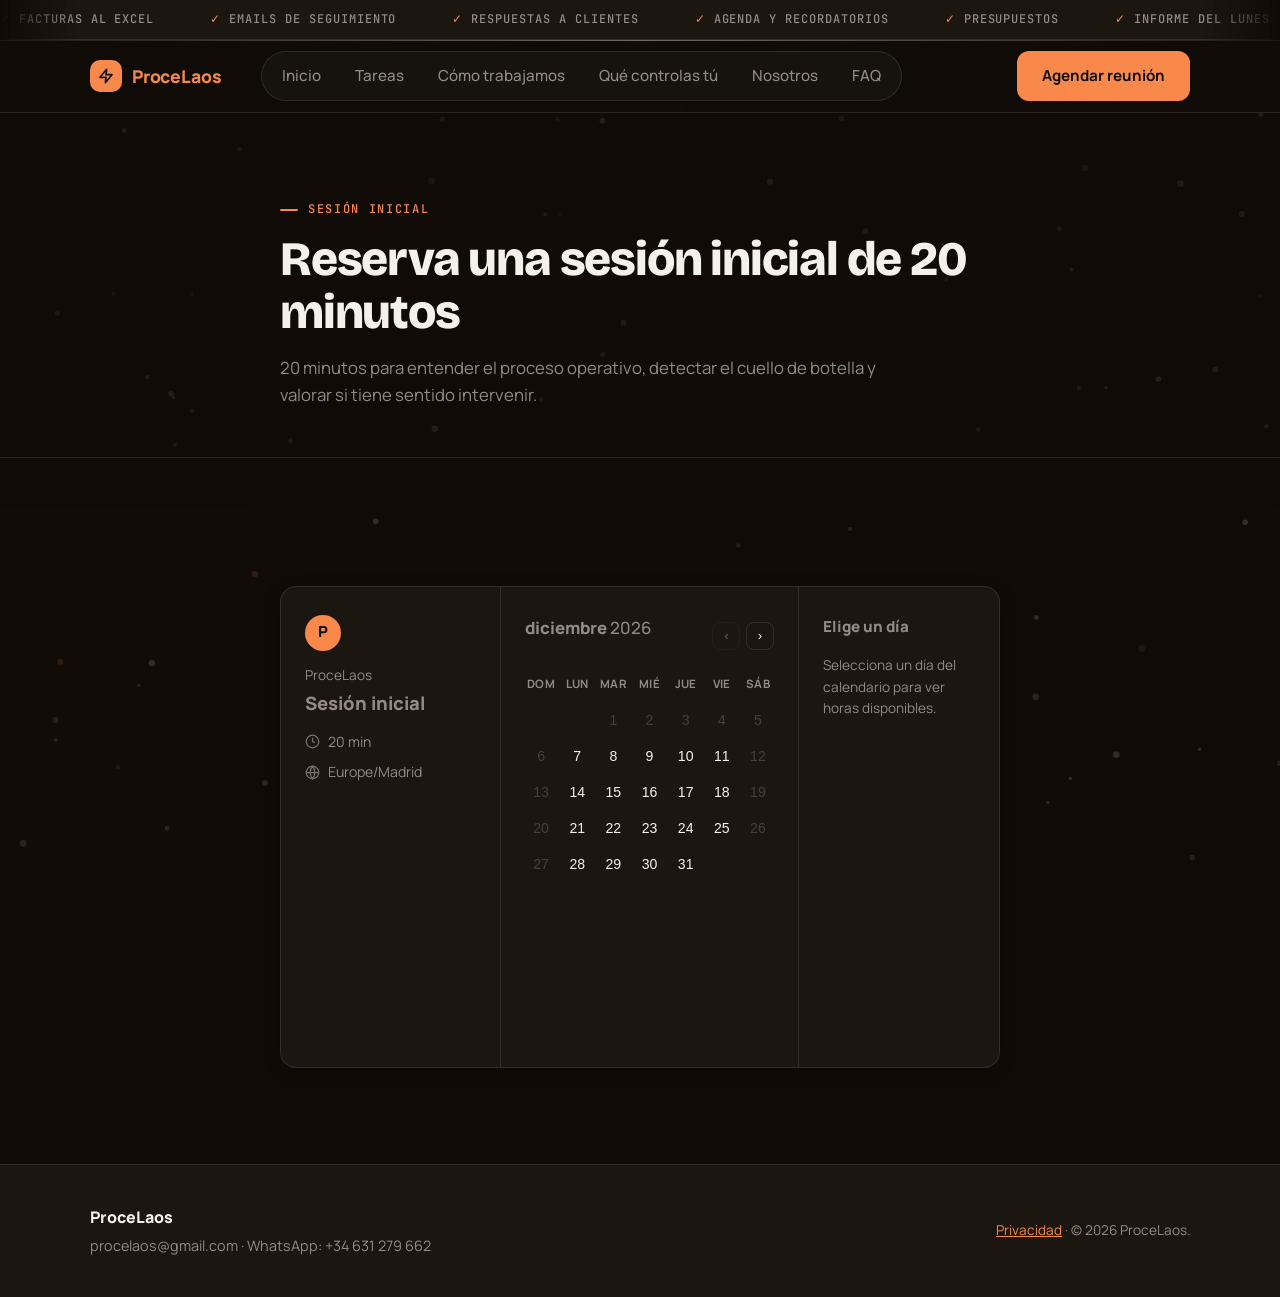
==== commit e6364f09: "feat: mejora visual (tipografía, franja de tareas, pasos animados, cierre) - Bricolage Grotesque en " ====
--- a/agendar-reunion.html
+++ b/agendar-reunion.html
@@ -31,7 +31,7 @@
 
   <link rel="preconnect" href="https://fonts.googleapis.com">
   <link rel="preconnect" href="https://fonts.gstatic.com" crossorigin>
-  <link href="https://fonts.googleapis.com/css2?family=Manrope:wght@400;500;700;800&display=swap" rel="stylesheet">
+  <link href="https://fonts.googleapis.com/css2?family=Bricolage+Grotesque:opsz,wght@12..96,600;12..96,800&family=JetBrains+Mono:wght@500;700&family=Manrope:wght@400;500;700;800&display=swap" rel="stylesheet">
 
   <link rel="stylesheet" href="styles.css">
 </head>
--- a/styles.css
+++ b/styles.css
@@ -17,6 +17,10 @@
 
   --section-spacing: 64px;
   --font: "Manrope", "Segoe UI", sans-serif;
+  /* Display para titulares, mono para rótulos y datos (la web habla de
+     jornadas, horas y contadores: el mono es su lenguaje natural). */
+  --font-display: "Bricolage Grotesque", "Manrope", "Segoe UI", sans-serif;
+  --font-mono: "JetBrains Mono", ui-monospace, "SFMono-Regular", Menlo, monospace;
 
   --ease-decel: cubic-bezier(0.16, 1, 0.3, 1);
 }
@@ -49,11 +53,11 @@
 }
 
 h1, h2, h3 {
-  font-family: var(--font);
+  font-family: var(--font-display);
   font-weight: 800;
-  line-height: 1.15;
+  line-height: 1.1;
   margin: 0 0 16px;
-  letter-spacing: -0.01em;
+  letter-spacing: -0.025em;
 }
 
 p {
@@ -97,12 +101,24 @@
 }
 
 .eyebrow {
+  display: flex;
+  align-items: center;
+  gap: 10px;
   color: var(--accent);
-  font-weight: 700;
-  font-size: 0.8rem;
+  font-family: var(--font-mono);
+  font-weight: 500;
+  font-size: 0.75rem;
   text-transform: uppercase;
-  letter-spacing: 0.18em;
-  margin: 0 0 12px;
+  letter-spacing: 0.14em;
+  margin: 0 0 14px;
+}
+
+.eyebrow::before {
+  content: "";
+  width: 18px;
+  height: 2px;
+  background: var(--accent);
+  border-radius: 2px;
 }
 
 .highlight {
@@ -443,7 +459,9 @@
 }
 
 .hero h1 {
-  font-size: clamp(2.1rem, 5.5vw, 3.5rem);
+  font-size: clamp(2.3rem, 5.6vw, 4rem);
+  line-height: 1.04;
+  letter-spacing: -0.035em;
 }
 
 .hero-word {
@@ -515,7 +533,7 @@
   display: flex;
   width: max-content;
   height: 100%;
-  animation: brandBandDesplazar 26s linear infinite;
+  animation: brandBandDesplazar 60s linear infinite;
 }
 
 .brand-band__group {
@@ -527,16 +545,23 @@
 }
 
 .brand-band__item {
-  font-weight: 800;
-  font-size: 0.95rem;
-  letter-spacing: 0.04em;
+  font-family: var(--font-mono);
+  font-weight: 500;
+  font-size: 0.75rem;
+  letter-spacing: 0.08em;
   text-transform: uppercase;
   color: var(--text-secondary);
   white-space: nowrap;
 }
 
-.brand-band__item span {
+.brand-band__item span,
+.brand-band__item i {
   color: var(--accent);
+  font-style: normal;
+}
+
+.brand-band__item i {
+  margin-right: 8px;
 }
 
 @keyframes brandBandDesplazar {
@@ -599,22 +624,63 @@
    duplicar el bloque grande de "diagnóstico" fuera de su propia página.
    ========================================================================== */
 .cta-band {
+  position: relative;
+  overflow: hidden;
   text-align: center;
+  padding: calc(var(--section-spacing) * 1.25) 0;
+}
+
+/* Resplandor de cierre: el único fondo con color de toda la página. */
+.cta-band::before {
+  content: "";
+  position: absolute;
+  left: 50%;
+  bottom: -60%;
+  width: min(900px, 140%);
+  aspect-ratio: 1;
+  transform: translateX(-50%);
+  background: radial-gradient(circle, rgba(248, 137, 75, 0.22), transparent 62%);
+  pointer-events: none;
+}
+
+.cta-band > .container {
+  position: relative;
 }
 
 .cta-band h2 {
-  font-size: clamp(1.5rem, 3.5vw, 2rem);
-  margin-bottom: 8px;
+  font-size: clamp(1.9rem, 4.8vw, 3.2rem);
+  line-height: 1.05;
+  letter-spacing: -0.035em;
+  max-width: 760px;
+  margin: 0 auto 14px;
 }
 
 .cta-band p {
   max-width: 440px;
-  margin: 0 auto 24px;
+  margin: 0 auto 28px;
 }
 
 .cta-band__actions {
   display: flex;
+  flex-wrap: wrap;
+  align-items: center;
   justify-content: center;
+  gap: 16px 28px;
+}
+
+.cta-band__alt {
+  color: var(--text-secondary);
+  font-size: 0.95rem;
+  font-weight: 700;
+  text-decoration: none;
+  border-bottom: 1px solid var(--border);
+  padding-bottom: 2px;
+  transition: color 0.2s var(--ease-decel), border-color 0.2s var(--ease-decel);
+}
+
+.cta-band__alt:hover {
+  color: var(--accent);
+  border-color: var(--accent);
 }
 
 /* ==========================================================================
@@ -1849,6 +1915,265 @@
 }
 
 /* ==========================================================================
+   Barra de progreso de scroll — encima de la franja de marca
+   ========================================================================== */
+.scroll-progress {
+  position: fixed;
+  top: 0;
+  left: 0;
+  right: 0;
+  height: 2px;
+  z-index: 102;
+  background: var(--accent);
+  transform-origin: 0 50%;
+  transform: scaleX(var(--sp, 0));
+  box-shadow: 0 0 10px rgba(248, 137, 75, 0.6);
+  pointer-events: none;
+}
+
+/* ==========================================================================
+   Hero interactivo — resplandor que sigue al cursor + widget inclinable
+   ========================================================================== */
+.hero::after {
+  content: "";
+  position: absolute;
+  inset: 0;
+  background: radial-gradient(420px circle at var(--hx, 50%) var(--hy, 50%),
+              rgba(248, 137, 75, 0.14), transparent 70%);
+  opacity: 0;
+  transition: opacity 0.4s var(--ease-decel);
+  pointer-events: none;
+  z-index: 0;
+}
+
+.hero.has-pointer::after {
+  opacity: 1;
+}
+
+.jornada-widget {
+  transition: transform 0.35s var(--ease-decel), box-shadow 0.35s var(--ease-decel);
+  will-change: transform;
+}
+
+.hero.has-pointer .jornada-widget {
+  box-shadow: 0 40px 80px -24px rgba(0, 0, 0, 0.6), 0 0 0 1px rgba(248, 137, 75, 0.18);
+}
+
+/* ==========================================================================
+   Titulares por palabras (.split) — cada palabra sube desde una máscara
+   ========================================================================== */
+html.js .split.reveal {
+  opacity: 1;
+  transform: none;
+}
+
+.split__w {
+  display: inline-block;
+  overflow: hidden;
+  vertical-align: top;
+  /* Hueco para descendentes (g, p, y) sin que la máscara los corte. */
+  padding-bottom: 0.08em;
+  margin-bottom: -0.08em;
+}
+
+.split__w > span {
+  display: inline-block;
+  transform: translateY(105%);
+  transition: transform 0.7s var(--ease-decel);
+}
+
+html.reveal-fallback .split__w > span,
+.split.is-visible .split__w > span {
+  transform: translateY(0);
+}
+
+/* ==========================================================================
+   Tareas de la home — icono que se dibuja al entrar
+   ========================================================================== */
+.card__icon {
+  display: flex;
+  align-items: center;
+  justify-content: center;
+  width: 44px;
+  height: 44px;
+  margin-bottom: 18px;
+  border-radius: 12px;
+  background: rgba(248, 137, 75, 0.1);
+  border: 1px solid rgba(248, 137, 75, 0.3);
+  color: var(--accent);
+}
+
+.card__icon svg {
+  width: 22px;
+  height: 22px;
+  fill: none;
+  stroke: currentColor;
+  stroke-width: 1.8;
+  stroke-linecap: round;
+  stroke-linejoin: round;
+}
+
+.card__icon svg * {
+  stroke-dasharray: 1;
+  stroke-dashoffset: 1;
+  transition: stroke-dashoffset 1.1s var(--ease-decel) 0.25s;
+}
+
+.card.is-visible .card__icon svg *,
+html.reveal-fallback .card__icon svg * {
+  stroke-dashoffset: 0;
+}
+
+/* Tarjetas con etiqueta: columna flexible para que la etiqueta quede
+   siempre abajo y alineada entre tarjetas de distinta altura de texto. */
+.card:has(.card__tag) {
+  display: flex;
+  flex-direction: column;
+}
+
+/* margin-top:auto la empuja al fondo; el separador va en ::before para que
+   la línea discontinua baje con ella. */
+.card__tag {
+  display: block;
+  margin-top: auto;
+  padding-top: 18px;
+  font-family: var(--font-mono);
+  font-size: 0.72rem;
+  letter-spacing: 0.04em;
+  color: var(--accent);
+}
+
+.card__tag::before {
+  content: "";
+  display: block;
+  margin-bottom: 14px;
+  border-top: 1px dashed var(--border);
+}
+
+/* ==========================================================================
+   Recorrido "Cómo trabajamos" — línea que se rellena con el scroll
+   ========================================================================== */
+.recorrido {
+  list-style: none;
+  margin: 48px 0 0;
+  padding: 0;
+  position: relative;
+  display: grid;
+  gap: 36px;
+  --p: 0;
+}
+
+/* Carril y relleno: vertical en móvil, a la izquierda de los nodos. */
+.recorrido::before,
+.recorrido::after {
+  content: "";
+  position: absolute;
+  left: 21px;
+  top: 22px;
+  bottom: 22px;
+  width: 2px;
+  border-radius: 2px;
+}
+
+.recorrido::before {
+  background: var(--border);
+}
+
+.recorrido::after {
+  background: var(--accent);
+  box-shadow: 0 0 12px rgba(248, 137, 75, 0.55);
+  transform-origin: 50% 0;
+  transform: scaleY(var(--p));
+}
+
+.recorrido__paso {
+  position: relative;
+  display: grid;
+  grid-template-columns: 44px 1fr;
+  gap: 20px;
+  align-items: start;
+}
+
+.recorrido__nodo {
+  position: relative;
+  z-index: 1;
+  width: 44px;
+  height: 44px;
+  display: flex;
+  align-items: center;
+  justify-content: center;
+  border-radius: 50%;
+  background: var(--surface);
+  border: 2px solid var(--border);
+  font-family: var(--font-mono);
+  font-size: 0.85rem;
+  font-weight: 700;
+  color: var(--text-secondary);
+  transition: background-color 0.35s var(--ease-decel), border-color 0.35s var(--ease-decel), color 0.35s var(--ease-decel), box-shadow 0.35s var(--ease-decel), transform 0.35s var(--ease-decel);
+}
+
+.recorrido__paso.is-on .recorrido__nodo {
+  background: var(--accent);
+  border-color: var(--accent);
+  color: var(--bg);
+  transform: scale(1.08);
+  box-shadow: 0 0 0 6px rgba(248, 137, 75, 0.15);
+}
+
+.recorrido__tiempo {
+  display: block;
+  margin-bottom: 6px;
+  font-family: var(--font-mono);
+  font-size: 0.72rem;
+  letter-spacing: 0.1em;
+  text-transform: uppercase;
+  color: var(--text-secondary);
+  transition: color 0.35s var(--ease-decel);
+}
+
+.recorrido__paso.is-on .recorrido__tiempo {
+  color: var(--accent);
+}
+
+.recorrido__paso h3 {
+  font-size: 1.2rem;
+  margin: 0 0 8px;
+}
+
+.recorrido__paso p {
+  margin: 0;
+  font-size: 0.95rem;
+  max-width: 34ch;
+}
+
+@media (min-width: 860px) {
+  .recorrido {
+    grid-template-columns: repeat(3, 1fr);
+    gap: 32px;
+  }
+
+  .recorrido::before,
+  .recorrido::after {
+    left: 22px;
+    right: calc((100% - 64px) / 3 - 22px);
+    top: 21px;
+    bottom: auto;
+    width: auto;
+    height: 2px;
+  }
+
+  .recorrido::after {
+    transform-origin: 0 50%;
+    transform: scaleX(var(--p));
+  }
+
+  .recorrido__paso {
+    grid-template-columns: 1fr;
+    gap: 22px;
+  }
+}
+
+/* ==========================================================================
    Reveal al hacer scroll — genérico y reutilizable
    ========================================================================== */
 html.js .reveal {
@@ -1901,6 +2226,29 @@
   .story-chart__area {
     transition: none !important;
   }
+
+  .split__w > span {
+    transform: none !important;
+    transition: none !important;
+  }
+
+  .card__icon svg * {
+    stroke-dashoffset: 0 !important;
+    transition: none !important;
+  }
+
+  .recorrido__nodo,
+  .recorrido__tiempo,
+  .jornada-widget {
+    transition: none !important;
+  }
+}
+
+/* Foco visible de teclado en todo lo interactivo. */
+a:focus-visible,
+button:focus-visible {
+  outline: 2px solid var(--accent);
+  outline-offset: 3px;
 }
 
 /* ==========================================================================
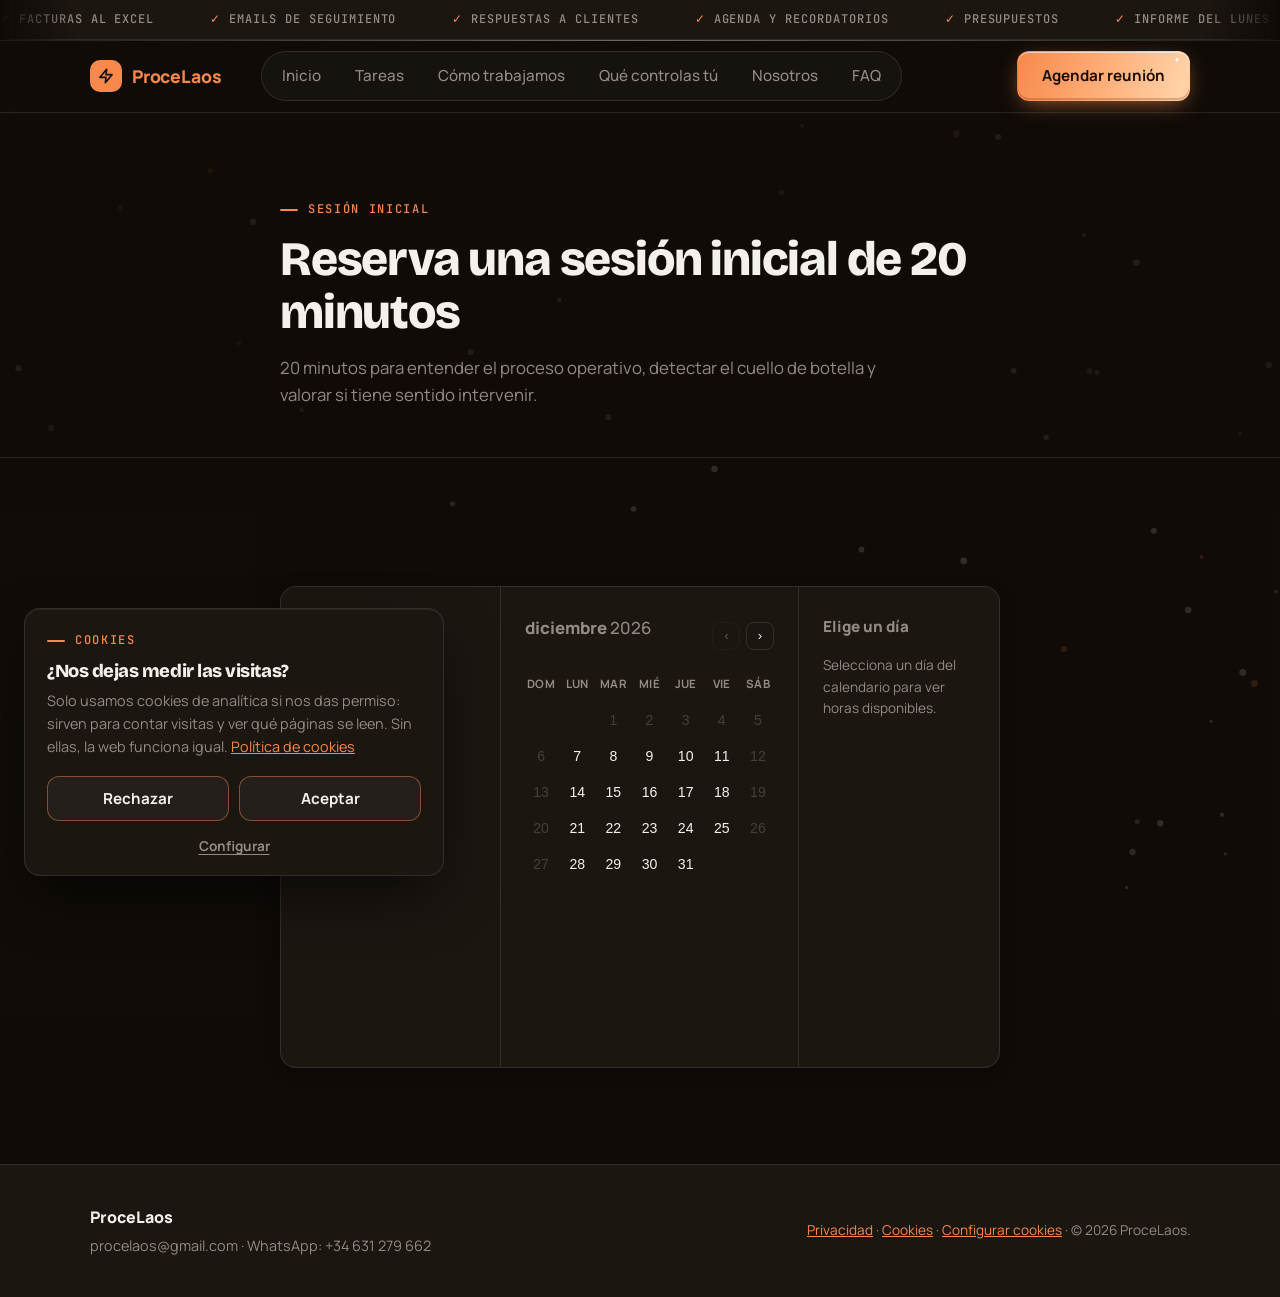
==== commit d62aa24c: "feat: páginas actualizadas, menú responsive, aviso de cookies y Google Analytics - Subpáginas: glitc" ====
--- a/agendar-reunion.html
+++ b/agendar-reunion.html
@@ -95,7 +95,7 @@
     <section class="page-header">
       <div class="container container--narrow">
         <p class="eyebrow reveal">Sesión inicial</p>
-        <h1 class="reveal">Reserva una sesión inicial de 20 minutos</h1>
+        <h1 class="split reveal">Reserva una sesión inicial de 20 minutos</h1>
         <p class="page-header__lead reveal">20 minutos para entender el proceso operativo, detectar el cuello de botella y valorar si tiene sentido intervenir.</p>
       </div>
     </section>
@@ -204,10 +204,11 @@
           <a href="https://wa.me/34631279662" target="_blank" rel="noopener">WhatsApp: +34 631 279 662</a>
         </p>
       </div>
-      <p class="site-footer__legal"><a href="/privacidad">Privacidad</a> · © <span id="year"></span> ProceLaos.</p>
+      <p class="site-footer__legal"><a href="/privacidad">Privacidad</a> · <a href="/cookies">Cookies</a> · © <span id="year"></span> ProceLaos.</p>
     </div>
   </footer>
 
+  <script src="cookies.js"></script>
   <script src="script.js"></script>
   <script>
     (function () {
--- a/styles.css
+++ b/styles.css
@@ -174,6 +174,98 @@
   transition: background-color 0.15s var(--ease-decel), border-color 0.15s var(--ease-decel), box-shadow 0.15s var(--ease-decel);
 }
 
+/* --------------------------------------------------------------------------
+   Botón VIP: todos los "Agendar reunión" del sitio. Degradado vivo, destello
+   que cruza el botón cada pocos segundos y un halo que respira. Se engancha
+   por el href para no tocar el HTML de cada página y dejar fuera otros
+   botones primarios (Confirmar, Escribir un email).
+   -------------------------------------------------------------------------- */
+a.btn--primary[href="/agendar-reunion"] {
+  position: relative;
+  isolation: isolate;
+  overflow: hidden;
+  color: #1A0E05;
+  background: linear-gradient(110deg, #F8894B 0%, #FFB07A 25%, #FFD2A8 45%, #FF9C5E 60%, #F2742F 100%);
+  background-size: 220% 100%;
+  box-shadow:
+    inset 0 1px 0 rgba(255, 255, 255, 0.55),
+    inset 0 -2px 0 rgba(120, 45, 5, 0.25),
+    0 6px 22px -6px rgba(248, 137, 75, 0.7);
+  animation: vipDegradado 6s ease-in-out infinite, vipHalo 2.8s ease-in-out infinite;
+}
+
+/* Destello diagonal que cruza el botón. */
+a.btn--primary[href="/agendar-reunion"]::before {
+  content: "";
+  position: absolute;
+  top: -20%;
+  bottom: -20%;
+  left: 0;
+  width: 45%;
+  z-index: -1;
+  background: linear-gradient(100deg, transparent 0%, rgba(255, 255, 255, 0.85) 50%, transparent 100%);
+  transform: translateX(-160%) skewX(-20deg);
+  animation: vipDestello 3.6s cubic-bezier(0.6, 0, 0.2, 1) infinite;
+  pointer-events: none;
+}
+
+/* Chispa en la esquina: un punto de luz que parpadea. */
+a.btn--primary[href="/agendar-reunion"]::after {
+  content: "";
+  position: absolute;
+  top: 5px;
+  right: 9px;
+  width: 6px;
+  height: 6px;
+  z-index: -1;
+  background: #fff;
+  clip-path: polygon(50% 0, 62% 38%, 100% 50%, 62% 62%, 50% 100%, 38% 62%, 0 50%, 38% 38%);
+  filter: drop-shadow(0 0 3px #fff);
+  animation: vipChispa 2.4s ease-in-out infinite;
+  pointer-events: none;
+}
+
+a.btn--primary[href="/agendar-reunion"]:hover {
+  background: linear-gradient(110deg, #F8894B 0%, #FFB07A 25%, #FFD2A8 45%, #FF9C5E 60%, #F2742F 100%);
+  background-size: 220% 100%;
+  box-shadow:
+    inset 0 1px 0 rgba(255, 255, 255, 0.6),
+    0 0 0 4px rgba(248, 137, 75, 0.22),
+    0 10px 34px -4px rgba(248, 137, 75, 0.85);
+}
+
+a.btn--primary[href="/agendar-reunion"]:hover::before {
+  animation-duration: 1.2s;
+}
+
+@keyframes vipDegradado {
+  0%, 100% { background-position: 0% 50%; }
+  50% { background-position: 100% 50%; }
+}
+
+@keyframes vipHalo {
+  0%, 100% { filter: drop-shadow(0 0 0 rgba(248, 137, 75, 0)); }
+  50% { filter: drop-shadow(0 0 14px rgba(248, 137, 75, 0.55)); }
+}
+
+@keyframes vipDestello {
+  0% { transform: translateX(-160%) skewX(-20deg); }
+  45%, 100% { transform: translateX(330%) skewX(-20deg); }
+}
+
+@keyframes vipChispa {
+  0%, 100% { opacity: 0; transform: scale(0.3) rotate(0deg); }
+  50% { opacity: 1; transform: scale(1.2) rotate(90deg); }
+}
+
+@media (prefers-reduced-motion: reduce) {
+  a.btn--primary[href="/agendar-reunion"],
+  a.btn--primary[href="/agendar-reunion"]::before,
+  a.btn--primary[href="/agendar-reunion"]::after {
+    animation: none;
+  }
+}
+
 .btn--lg {
   padding: 16px 32px;
   font-size: 1.05rem;
@@ -316,6 +408,7 @@
 }
 
 .site-nav__links a {
+  white-space: nowrap;
   color: var(--text);
   text-decoration: none;
   font-size: 1.2rem;
@@ -342,7 +435,10 @@
   width: 100%;
 }
 
-@media (min-width: 900px) {
+/* Menú horizontal solo desde 1100px: por debajo, los seis enlaces más el
+   botón no caben en una fila y los textos largos ("Qué controlas tú") se
+   partían en dos o tres líneas. Entre 900 y 1100 se usa la hamburguesa. */
+@media (min-width: 1100px) {
   .nav-toggle {
     display: none;
   }
@@ -707,14 +803,19 @@
 
 .escena {
   width: 100%;
-  max-width: clamp(320px, 78vw, 880px);
-  max-height: 48vh;
+  max-width: clamp(320px, 86vw, 1040px);
+  max-height: 62vh;
   aspect-ratio: 16 / 10;
   margin: 0 auto;
   /* Aire alrededor del contenido: la escena se dibuja dentro del lienzo,
      este padding es el margen de respiro que pide el encuadre. */
-  padding: 4%;
-  background: var(--surface);
+  padding: 3%;
+  /* Foco cálido bajo los personajes y viñeta en los bordes: da un "set"
+     iluminado en vez de una caja plana. */
+  background:
+    radial-gradient(ellipse 70% 55% at 50% 72%, rgba(248, 137, 75, 0.12), transparent 70%),
+    radial-gradient(ellipse 120% 90% at 50% 40%, transparent 55%, rgba(0, 0, 0, 0.35) 100%),
+    var(--surface);
   border: 1px solid var(--border);
   border-radius: var(--radius);
   box-shadow: inset 0 1px 0 rgba(255, 255, 255, 0.06), var(--shadow-sm);
@@ -1960,6 +2061,44 @@
 }
 
 /* ==========================================================================
+   Glitch del titular ("que una IA puede hacer por ti")
+   script.js parte la frase en una caja por letra (.glitch__c) y las
+   distorsiona directamente: desplaza, tuerce, estira, corta, hace parpadear
+   y cambia letras por símbolos. Aquí solo va la base; cada fotograma del
+   glitch lo pinta el JS con estilos en línea.
+
+   Cada letra tiene su ancho fijado al de la letra real: aunque se cambie
+   por un símbolo más ancho, el titular no se mueve ni salta de línea.
+   Paleta: solo tonos de la marca (naranja, naranja quemado, blanco cálido).
+   ========================================================================== */
+.glitch__w {
+  display: inline-block;
+  white-space: nowrap;
+}
+
+.glitch__c {
+  display: inline-block;
+  text-align: center;
+  will-change: transform;
+  /* Ola suave en reposo: cada letra sube ~1,5 px, desfasada de la
+     anterior. Va en `translate` (no en `transform`) para sumarse a las
+     distorsiones del JS en vez de pisarlas. */
+  animation: glitchFlota 2.6s ease-in-out infinite;
+  animation-delay: calc(var(--i, 0) * -0.11s);
+}
+
+@keyframes glitchFlota {
+  0%, 100% { translate: 0 0; }
+  50% { translate: 0 -1.5px; }
+}
+
+/* Letra aún sin descifrar (decode): más apagada, como señal débil. */
+.glitch__c.is-cifrada {
+  color: #B8561E;
+  text-shadow: 0 0 8px rgba(248, 137, 75, 0.35);
+}
+
+/* ==========================================================================
    Titulares por palabras (.split) — cada palabra sube desde una máscara
    ========================================================================== */
 html.js .split.reveal {
@@ -2016,7 +2155,7 @@
 .card__icon svg * {
   stroke-dasharray: 1;
   stroke-dashoffset: 1;
-  transition: stroke-dashoffset 1.1s var(--ease-decel) 0.25s;
+  transition: stroke-dashoffset 2.2s cubic-bezier(0.45, 0, 0.2, 1) 0.35s;
 }
 
 .card.is-visible .card__icon svg *,
@@ -2092,6 +2231,10 @@
   grid-template-columns: 44px 1fr;
   gap: 20px;
   align-items: start;
+  /* Los pasos se estiran a la altura del más alto; sin esto el espacio
+     sobrante se reparte entre las filas y el texto de los pasos cortos
+     baja respecto al de los largos. */
+  align-content: start;
 }
 
 .recorrido__nodo {
@@ -2109,7 +2252,7 @@
   font-size: 0.85rem;
   font-weight: 700;
   color: var(--text-secondary);
-  transition: background-color 0.35s var(--ease-decel), border-color 0.35s var(--ease-decel), color 0.35s var(--ease-decel), box-shadow 0.35s var(--ease-decel), transform 0.35s var(--ease-decel);
+  transition: background-color 0.7s var(--ease-decel), border-color 0.7s var(--ease-decel), color 0.7s var(--ease-decel), box-shadow 0.9s var(--ease-decel), transform 0.7s var(--ease-decel);
 }
 
 .recorrido__paso.is-on .recorrido__nodo {
@@ -2128,7 +2271,7 @@
   letter-spacing: 0.1em;
   text-transform: uppercase;
   color: var(--text-secondary);
-  transition: color 0.35s var(--ease-decel);
+  transition: color 0.7s var(--ease-decel);
 }
 
 .recorrido__paso.is-on .recorrido__tiempo {
@@ -2750,3 +2893,222 @@
   .booking-col { border-right: none; border-bottom: 1px solid var(--border); }
   .booking-col:last-child { border-bottom: none; }
 }
+
+/* ==========================================================================
+   Aviso de cookies (cookies.js)
+   Tarjeta abajo a la izquierda en escritorio y de lado a lado en móvil.
+   No bloquea la página. Rechazar y Aceptar tienen exactamente el mismo
+   formato: la AEPD pide que rechazar sea tan fácil y visible como aceptar.
+   ========================================================================== */
+.cookies {
+  position: fixed;
+  left: 16px;
+  right: 16px;
+  bottom: 16px;
+  z-index: 250;
+  max-width: 420px;
+  padding: 22px 22px 16px;
+  background: var(--surface);
+  border: 1px solid var(--border);
+  border-radius: var(--radius);
+  box-shadow: inset 0 1px 0 rgba(255, 255, 255, 0.06), 0 24px 60px -12px rgba(0, 0, 0, 0.7);
+  opacity: 0;
+  transform: translateY(24px);
+  transition: opacity 0.35s var(--ease-decel), transform 0.35s var(--ease-decel);
+}
+
+.cookies[hidden] {
+  display: none;
+}
+
+.cookies.is-visible {
+  opacity: 1;
+  transform: none;
+}
+
+.cookies__eyebrow {
+  margin-bottom: 10px;
+}
+
+.cookies__titulo {
+  font-size: 1.15rem;
+  margin: 0 0 8px;
+}
+
+.cookies__texto {
+  font-size: 0.9rem;
+  margin: 0 0 18px;
+}
+
+.cookies__panel {
+  display: grid;
+  gap: 10px;
+  margin: 0 0 18px;
+}
+
+.cookies__panel[hidden] {
+  display: none;
+}
+
+.cookies__opcion {
+  display: flex;
+  align-items: center;
+  justify-content: space-between;
+  gap: 16px;
+  padding: 12px 14px;
+  background: var(--bg);
+  border: 1px solid var(--border);
+  border-radius: var(--radius-sm);
+}
+
+.cookies__opcion-titulo {
+  margin: 0;
+  font-size: 0.9rem;
+  font-weight: 700;
+  color: var(--text);
+}
+
+.cookies__opcion-texto {
+  margin: 2px 0 0;
+  font-size: 0.8rem;
+  line-height: 1.45;
+}
+
+.cookies__fijo {
+  flex-shrink: 0;
+  font-family: var(--font-mono);
+  font-size: 0.7rem;
+  color: var(--text-secondary);
+  white-space: nowrap;
+}
+
+.cookies__acciones {
+  display: grid;
+  grid-template-columns: 1fr 1fr;
+  gap: 10px;
+}
+
+/* Mismo aspecto para las dos opciones. */
+.cookies__btn {
+  width: 100%;
+  padding: 11px 16px;
+  background: rgba(255, 255, 255, 0.04);
+  color: var(--text);
+  border: 1px solid rgba(248, 137, 75, 0.45);
+}
+
+.cookies__btn:hover {
+  background: rgba(248, 137, 75, 0.14);
+  border-color: var(--accent);
+}
+
+.cookies__btn[hidden] {
+  display: none;
+}
+
+/* En modo configuración, "Guardar" ocupa la fila entera debajo. */
+.cookies__btn--guardar {
+  grid-column: 1 / -1;
+}
+
+.cookies__configurar {
+  display: block;
+  margin: 12px auto 0;
+  padding: 4px 8px;
+  background: none;
+  border: 0;
+  color: var(--text-secondary);
+  font-family: var(--font);
+  font-size: 0.85rem;
+  font-weight: 700;
+  text-decoration: underline;
+  text-underline-offset: 3px;
+  cursor: pointer;
+}
+
+.cookies__configurar:hover {
+  color: var(--accent);
+}
+
+@media (min-width: 640px) {
+  .cookies {
+    right: auto;
+    left: 24px;
+    bottom: 24px;
+  }
+}
+
+/* Interruptor accesible: un checkbox real con role="switch" encima de la
+   pista dibujada, así funciona con teclado y lector de pantalla. */
+.interruptor {
+  position: relative;
+  flex-shrink: 0;
+  width: 44px;
+  height: 24px;
+}
+
+.interruptor input {
+  position: absolute;
+  inset: 0;
+  width: 100%;
+  height: 100%;
+  margin: 0;
+  opacity: 0;
+  cursor: pointer;
+  z-index: 1;
+}
+
+.interruptor__pista {
+  position: absolute;
+  inset: 0;
+  border-radius: 999px;
+  background: rgba(255, 255, 255, 0.12);
+  border: 1px solid var(--border);
+  transition: background-color 0.2s var(--ease-decel), border-color 0.2s var(--ease-decel);
+}
+
+.interruptor__pista::after {
+  content: "";
+  position: absolute;
+  top: 3px;
+  left: 3px;
+  width: 16px;
+  height: 16px;
+  border-radius: 50%;
+  background: var(--text);
+  transition: transform 0.2s var(--ease-decel);
+}
+
+.interruptor input:checked + .interruptor__pista {
+  background: var(--accent);
+  border-color: var(--accent);
+}
+
+.interruptor input:checked + .interruptor__pista::after {
+  transform: translateX(20px);
+  background: var(--bg);
+}
+
+.interruptor input:focus-visible + .interruptor__pista {
+  outline: 2px solid var(--accent);
+  outline-offset: 3px;
+}
+
+/* "Configurar cookies" en el pie: botón con aspecto de enlace. */
+.enlace-cookies {
+  padding: 0;
+  background: none;
+  border: 0;
+  color: var(--accent);
+  font: inherit;
+  text-decoration: underline;
+  cursor: pointer;
+}
+
+@media (prefers-reduced-motion: reduce) {
+  .cookies,
+  .interruptor__pista,
+  .interruptor__pista::after {
+    transition: none;
+  }
+}
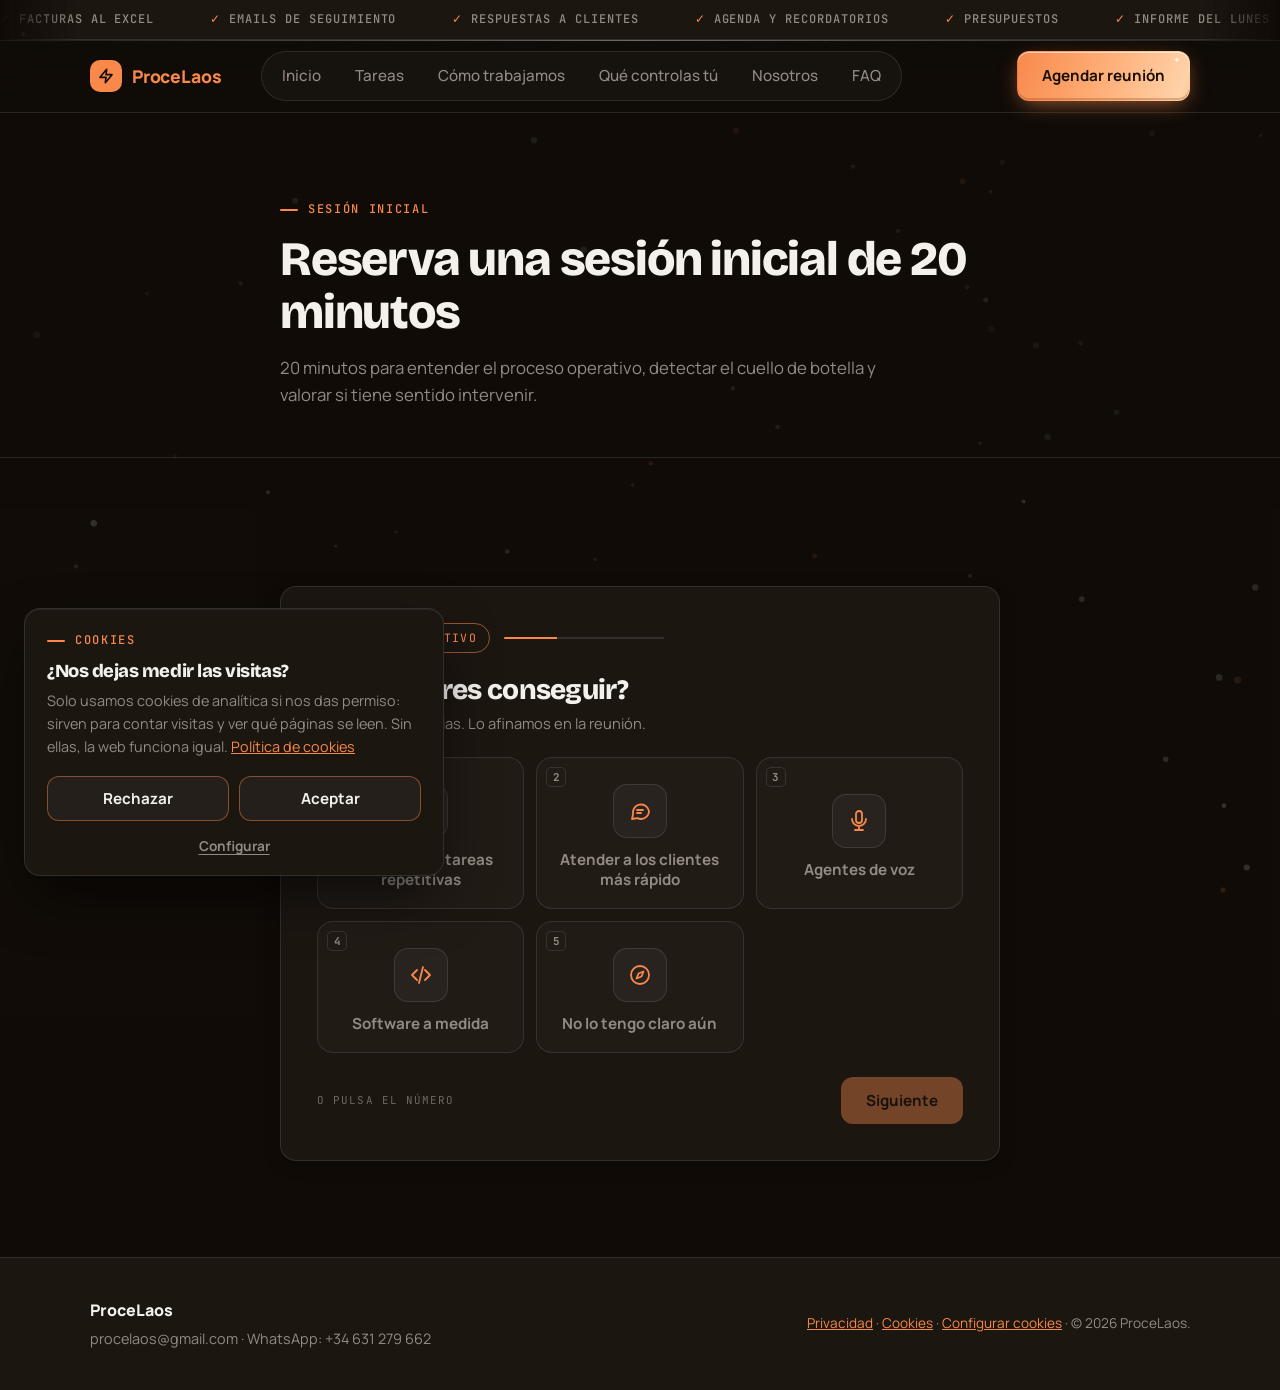
==== commit 243a5b3b: "feat: cuestionario previo a la reserva y limpieza de estilos - Tres preguntas con tarjetas antes del" ====
--- a/agendar-reunion.html
+++ b/agendar-reunion.html
@@ -105,8 +105,30 @@
 
         <div class="booking-card" id="bookingCard">
 
+          <!-- Paso 0: tres preguntas rápidas. Las opciones se pintan desde
+               PREGUNTAS en el script de abajo. -->
+          <div class="cuestionario" id="cuestionario">
+            <div class="cuestionario__cabecera">
+              <span class="cuestionario__contador" id="cuestionarioContador">01 / 03 · Objetivo</span>
+              <span class="cuestionario__barra" aria-hidden="true"><span id="cuestionarioBarra"></span></span>
+            </div>
+
+            <p class="cuestionario__recuperado" id="cuestionarioRecuperado" hidden>Hemos recuperado lo que habías escrito.</p>
+
+            <h2 class="cuestionario__pregunta" id="cuestionarioPregunta">¿Qué quieres conseguir?</h2>
+            <p class="cuestionario__ayuda" id="cuestionarioAyuda"></p>
+
+            <div class="cuestionario__opciones" id="cuestionarioOpciones" role="radiogroup" aria-labelledby="cuestionarioPregunta"></div>
+
+            <div class="cuestionario__pie">
+              <button type="button" class="cuestionario__atras" id="cuestionarioAtras" hidden>← Atrás</button>
+              <span class="cuestionario__atajo" aria-hidden="true">O pulsa el número</span>
+              <button type="button" class="btn btn--primary cuestionario__siguiente" id="cuestionarioSiguiente" disabled>Siguiente</button>
+            </div>
+          </div>
+
           <!-- Paso 1: calendario + horas -->
-          <div class="booking-grid" id="bookingStepPick">
+          <div class="booking-grid" id="bookingStepPick" hidden>
             <div class="booking-col">
               <div class="booking-info__avatar">P</div>
               <p class="booking-info__org">ProceLaos</p>
@@ -119,6 +141,8 @@
                 <svg width="15" height="15" viewBox="0 0 24 24" fill="none" stroke="currentColor" stroke-width="2"><circle cx="12" cy="12" r="10"/><path d="M2 12h20M12 2a15 15 0 0 1 0 20 15 15 0 0 1 0-20z"/></svg>
                 Europe/Madrid
               </p>
+              <ul class="booking-info__resumen" data-resumen></ul>
+              <button type="button" class="cuestionario__atras" id="volverCuestionario">← Cambiar respuestas</button>
             </div>
 
             <div class="booking-col">
@@ -156,6 +180,7 @@
                 <svg width="15" height="15" viewBox="0 0 24 24" fill="none" stroke="currentColor" stroke-width="2"><circle cx="12" cy="12" r="10"/><path d="M2 12h20M12 2a15 15 0 0 1 0 20 15 15 0 0 1 0-20z"/></svg>
                 Europe/Madrid
               </p>
+              <ul class="booking-info__resumen" data-resumen></ul>
             </div>
             <div class="booking-col">
               <form id="bookingForm" novalidate>
@@ -168,8 +193,12 @@
                   <input type="email" id="bEmail" required>
                 </div>
                 <div class="booking-form__row">
-                  <label for="bNotas">Notas adicionales</label>
-                  <textarea id="bNotas" rows="3" placeholder="Por favor, comparta cualquier cosa que ayude a preparar nuestra reunión."></textarea>
+                  <label for="bSector">Sector <span class="booking-form__req">*</span></label>
+                  <input type="text" id="bSector" required placeholder="Ej.: clínica, tienda online, gestoría, taller…">
+                </div>
+                <div class="booking-form__row">
+                  <label for="bNotas">¿Qué tarea te quita más tiempo? <span class="booking-form__opcional">opcional</span></label>
+                  <textarea id="bNotas" rows="3" placeholder="Ej.: paso a mano las facturas al Excel cada semana, contesto lo mismo por WhatsApp…"></textarea>
                 </div>
                 <p class="booking-error" id="bookingError" role="alert" hidden></p>
                 <div class="booking-form__nav">
@@ -365,10 +394,27 @@
         var inicio = slotSeleccionado;
         var fin = new Date(inicio.getTime() + DURACION_MIN * 60000);
 
+        var sector = document.getElementById('bSector').value.trim();
+        if (!sector) { mostrarError('Dinos a qué se dedica tu negocio.'); return; }
+        respuestas.sector = sector;
+
+        // Las respuestas van también dentro de "notas": el flujo de n8n ya
+        // pone las notas en la invitación del calendario, así que llegan sin
+        // tocar el flujo. Además van en campos propios por si se quieren
+        // guardar aparte.
+        var resumen = PREGUNTAS.map(function (p) {
+          return p.titulo + ': ' + textoDeRespuesta(p);
+        }).concat('Sector: ' + sector).join('\n');
+
         var payload = {
           nombre: nombre,
           email: email,
-          notas: notas,
+          notas: resumen + (notas ? '\n\nTarea que más tiempo quita:\n' + notas : ''),
+          objetivo: textoDeRespuesta(PREGUNTAS[0]),
+          equipo: textoDeRespuesta(PREGUNTAS[1]),
+          plazo: textoDeRespuesta(PREGUNTAS[2]),
+          sector: sector,
+          tarea: notas,
           start: inicio.toISOString(),
           end: fin.toISOString(),
           zona_horaria: 'Europe/Madrid'
@@ -389,6 +435,7 @@
             successDetail.textContent = etiqueta + '. Te llega la invitación de calendario a ' + email + '.';
             stepConfirm.hidden = true;
             stepSuccess.hidden = false;
+            borrarBorrador();
           })
           .catch(function () {
             bookingSubmit.disabled = false;
@@ -396,6 +443,247 @@
             mostrarError('No se ha podido reservar. Inténtalo de nuevo.');
           });
       });
+
+      /* ------------------------------------------------------------------
+         Cuestionario previo: tres preguntas con tarjetas. Se marca una
+         opción (clic o su número en el teclado) y "Siguiente" avanza. La
+         primera pregunta admite varias respuestas (multiple: true).
+         ------------------------------------------------------------------ */
+
+      function icono(trazos) {
+        return '<svg viewBox="0 0 24 24" aria-hidden="true">' + trazos + '</svg>';
+      }
+
+      var PREGUNTAS = [
+        {
+          clave: 'objetivo', titulo: 'Objetivo', multiple: true,
+          pregunta: '¿Qué quieres conseguir?',
+          ayuda: 'Puedes marcar varias. Lo afinamos en la reunión.',
+          opciones: [
+            { valor: 'automatizar', texto: 'Automatizar tareas repetitivas', icono: icono('<path d="M17 2l4 4-4 4"/><path d="M3 11V9a3 3 0 0 1 3-3h15"/><path d="M7 22l-4-4 4-4"/><path d="M21 13v2a3 3 0 0 1-3 3H3"/>') },
+            { valor: 'clientes', texto: 'Atender a los clientes más rápido', icono: icono('<path d="M21 12a8 8 0 0 1-11.6 7.1L4 20l1-4.6A8 8 0 1 1 21 12z"/><path d="M9 11h6M9 14h4"/>') },
+            { valor: 'agentes-voz', texto: 'Agentes de voz', icono: icono('<rect x="9" y="2" width="6" height="12" rx="3"/><path d="M5 10a7 7 0 0 0 14 0M12 17v4M8 21h8"/>') },
+            { valor: 'software', texto: 'Software a medida', icono: icono('<path d="M8 7l-5 5 5 5M16 7l5 5-5 5M14 4l-4 16"/>') },
+            { valor: 'no-claro', exclusiva: true, texto: 'No lo tengo claro aún', icono: icono('<circle cx="12" cy="12" r="9"/><path d="M15.5 8.5l-2 5-5 2 2-5z"/>') }
+          ]
+        },
+        {
+          clave: 'equipo', titulo: 'Equipo',
+          pregunta: '¿Cuántas personas hacen tareas repetitivas en tu negocio?',
+          ayuda: 'Cuenta a todo el que copie datos, conteste lo mismo o rellene hojas a mano.',
+          opciones: [
+            { valor: '1', texto: 'Solo yo', icono: icono('<circle cx="12" cy="8" r="4"/><path d="M4 21c0-4 3.6-7 8-7s8 3 8 7"/>') },
+            { valor: '2-5', texto: '2 a 5', icono: icono('<circle cx="9" cy="8" r="3.5"/><path d="M2 20c0-3.5 3-6 7-6s7 2.5 7 6"/><path d="M16 4.5a3.5 3.5 0 0 1 0 7"/><path d="M18 14c2.4.6 4 2.9 4 6"/>') },
+            { valor: '6-20', texto: '6 a 20', icono: icono('<rect x="4" y="3" width="16" height="18" rx="2"/><path d="M9 7h1M14 7h1M9 11h1M14 11h1M10 21v-4h4v4"/>') },
+            { valor: '20+', texto: 'Más de 20', icono: icono('<rect x="2" y="7" width="9" height="14" rx="1.5"/><rect x="13" y="3" width="9" height="18" rx="1.5"/><path d="M5 11h3M5 15h3M16 7h3M16 11h3M16 15h3"/>') }
+          ]
+        },
+        {
+          clave: 'plazo', titulo: 'Plazo',
+          pregunta: '¿Para cuándo lo necesitas?',
+          ayuda: 'Nos ayuda a proponerte un plan realista.',
+          opciones: [
+            { valor: 'ya', texto: 'Cuanto antes', icono: icono('<path d="M13 2 4 14h7l-1 8 9-12h-7z"/>') },
+            { valor: '1-3-meses', texto: 'En 1 a 3 meses', icono: icono('<rect x="3" y="5" width="18" height="16" rx="2"/><path d="M3 10h18M8 3v4M16 3v4"/>') },
+            { valor: 'explorando', texto: 'Solo estoy explorando', icono: icono('<circle cx="11" cy="11" r="7"/><path d="M20 20l-4-4"/>') }
+          ]
+        }
+      ];
+
+      var cuestionario = document.getElementById('cuestionario');
+      var contador = document.getElementById('cuestionarioContador');
+      var barra = document.getElementById('cuestionarioBarra');
+      var preguntaEl = document.getElementById('cuestionarioPregunta');
+      var ayudaEl = document.getElementById('cuestionarioAyuda');
+      var opcionesEl = document.getElementById('cuestionarioOpciones');
+      var atras = document.getElementById('cuestionarioAtras');
+      var siguiente = document.getElementById('cuestionarioSiguiente');
+      var recuperado = document.getElementById('cuestionarioRecuperado');
+
+      var respuestas = {};
+      var paso = 0;
+
+      function dosCifras(n) { return (n < 10 ? '0' : '') + n; }
+
+      // Valores elegidos de una pregunta, siempre como lista (en las de
+      // opción única, la lista tiene como mucho un elemento).
+      function elegidas(p) {
+        var r = respuestas[p.clave];
+        if (!r) return [];
+        return Array.isArray(r) ? r : [r];
+      }
+
+      function textoDeRespuesta(p) {
+        var textos = p.opciones
+          .filter(function (o) { return elegidas(p).indexOf(o.valor) !== -1; })
+          .map(function (o) { return o.texto; });
+        return textos.length ? textos.join(', ') : '—';
+      }
+
+      function pintarPregunta(conAnimacion) {
+        var p = PREGUNTAS[paso];
+        contador.textContent = dosCifras(paso + 1) + ' / ' + dosCifras(PREGUNTAS.length) + ' · ' + p.titulo;
+        barra.style.width = ((paso + 1) / PREGUNTAS.length * 100) + '%';
+        preguntaEl.textContent = p.pregunta;
+        ayudaEl.textContent = p.ayuda;
+
+        opcionesEl.innerHTML = '';
+        opcionesEl.setAttribute('role', p.multiple ? 'group' : 'radiogroup');
+        // 3 o 5 opciones: tres por fila; más de 5: cuatro por fila.
+        opcionesEl.classList.toggle('cuestionario__opciones--3', p.opciones.length === 3 || p.opciones.length === 5);
+        opcionesEl.classList.toggle('cuestionario__opciones--4', p.opciones.length > 5);
+        p.opciones.forEach(function (o, i) {
+          var marcada = elegidas(p).indexOf(o.valor) !== -1;
+          var b = document.createElement('button');
+          b.type = 'button';
+          b.className = 'opcion' + (marcada ? ' is-marcada' : '');
+          b.setAttribute('role', p.multiple ? 'checkbox' : 'radio');
+          b.setAttribute('aria-checked', marcada ? 'true' : 'false');
+          b.innerHTML =
+            '<span class="opcion__numero" aria-hidden="true">' + (i + 1) + '</span>' +
+            '<span class="opcion__check" aria-hidden="true">✓</span>' +
+            '<span class="opcion__icono">' + o.icono + '</span>' +
+            '<span class="opcion__texto"></span>';
+          b.querySelector('.opcion__texto').textContent = o.texto;
+          b.addEventListener('click', function () { marcar(o.valor); });
+          opcionesEl.appendChild(b);
+        });
+
+        atras.hidden = paso === 0;
+        siguiente.disabled = elegidas(p).length === 0;
+        siguiente.textContent = paso === PREGUNTAS.length - 1 ? 'Elegir día y hora' : 'Siguiente';
+
+        if (conAnimacion) {
+          cuestionario.classList.remove('is-entrando');
+          void cuestionario.offsetWidth;
+          cuestionario.classList.add('is-entrando');
+        }
+      }
+
+      // En las de opción única, marcar sustituye. En las múltiples, marcar
+      // alterna; una opción "exclusiva" (No lo tengo claro) va siempre sola:
+      // al marcarla se quitan las demás, y al marcar otra se quita ella.
+      function marcar(valor) {
+        var p = PREGUNTAS[paso];
+        if (!p.multiple) {
+          respuestas[p.clave] = valor;
+        } else {
+          var lista = elegidas(p).slice();
+          var i = lista.indexOf(valor);
+          var esExclusiva = p.opciones.some(function (o) { return o.valor === valor && o.exclusiva; });
+          if (i !== -1) {
+            lista.splice(i, 1);
+          } else if (esExclusiva) {
+            lista = [valor];
+          } else {
+            lista = lista.filter(function (v) {
+              return !p.opciones.some(function (o) { return o.valor === v && o.exclusiva; });
+            });
+            lista.push(valor);
+          }
+          // Se guardan en el orden de las tarjetas, no en el de los clics.
+          respuestas[p.clave] = p.opciones
+            .map(function (o) { return o.valor; })
+            .filter(function (v) { return lista.indexOf(v) !== -1; });
+        }
+        guardarBorrador();
+        pintarPregunta(false);
+        // Foco en "Siguiente" para que Enter avance, sin mover la página.
+        siguiente.focus({ preventScroll: true });
+      }
+
+      function pintarResumen() {
+        Array.prototype.forEach.call(document.querySelectorAll('[data-resumen]'), function (ul) {
+          ul.innerHTML = '';
+          PREGUNTAS.forEach(function (p) {
+            var li = document.createElement('li');
+            li.textContent = textoDeRespuesta(p);
+            ul.appendChild(li);
+          });
+        });
+      }
+
+      siguiente.addEventListener('click', function () {
+        if (elegidas(PREGUNTAS[paso]).length === 0) return;
+        if (paso < PREGUNTAS.length - 1) {
+          paso += 1;
+          guardarBorrador();
+          pintarPregunta(true);
+          return;
+        }
+        // Última pregunta: al calendario.
+        pintarResumen();
+        cuestionario.hidden = true;
+        stepPick.hidden = false;
+      });
+
+      atras.addEventListener('click', function () {
+        if (paso === 0) return;
+        paso -= 1;
+        guardarBorrador();
+        pintarPregunta(true);
+      });
+
+      document.getElementById('volverCuestionario').addEventListener('click', function () {
+        stepPick.hidden = true;
+        cuestionario.hidden = false;
+        pintarPregunta(true);
+      });
+
+      // Atajos: el número marca la opción; Enter avanza.
+      document.addEventListener('keydown', function (e) {
+        if (cuestionario.hidden || e.ctrlKey || e.metaKey || e.altKey) return;
+        var etiqueta = (e.target.tagName || '').toLowerCase();
+        if (etiqueta === 'input' || etiqueta === 'textarea') return;
+
+        var n = parseInt(e.key, 10);
+        var opciones = PREGUNTAS[paso].opciones;
+        if (n >= 1 && n <= opciones.length) {
+          e.preventDefault();
+          marcar(opciones[n - 1].valor);
+        } else if (e.key === 'Enter' && !siguiente.disabled && e.target === document.body) {
+          e.preventDefault();
+          siguiente.click();
+        }
+      });
+
+      /* ---- Borrador: si sale a mitad y vuelve, recupera lo que llevaba.
+         Se guarda en el navegador y se borra al confirmar la reserva. ---- */
+
+      var CLAVE_BORRADOR = 'procelaos_reserva_borrador';
+      var CAMPOS = ['bNombre', 'bEmail', 'bSector', 'bNotas'];
+
+      function guardarBorrador() {
+        var datos = { respuestas: respuestas, paso: paso, campos: {} };
+        CAMPOS.forEach(function (id) { datos.campos[id] = document.getElementById(id).value; });
+        try { localStorage.setItem(CLAVE_BORRADOR, JSON.stringify(datos)); } catch (e) {}
+      }
+
+      function borrarBorrador() {
+        try { localStorage.removeItem(CLAVE_BORRADOR); } catch (e) {}
+      }
+
+      function cargarBorrador() {
+        var datos = null;
+        try { datos = JSON.parse(localStorage.getItem(CLAVE_BORRADOR)); } catch (e) {}
+        if (!datos || !datos.respuestas) return;
+
+        respuestas = datos.respuestas;
+        paso = Math.min(Math.max(datos.paso || 0, 0), PREGUNTAS.length - 1);
+        var hayAlgo = Object.keys(respuestas).length > 0;
+        CAMPOS.forEach(function (id) {
+          var v = datos.campos && datos.campos[id];
+          if (v) { document.getElementById(id).value = v; hayAlgo = true; }
+        });
+        recuperado.hidden = !hayAlgo;
+      }
+
+      CAMPOS.forEach(function (id) {
+        document.getElementById(id).addEventListener('input', guardarBorrador);
+      });
+
+      cargarBorrador();
+      pintarPregunta(false);
     })();
   </script>
 </body>
--- a/styles.css
+++ b/styles.css
@@ -1006,71 +1006,6 @@
 }
 
 /* ==========================================================================
-   Proceso (pasos)
-   ========================================================================== */
-.demo-steps {
-  display: grid;
-  grid-template-columns: 1fr;
-  gap: 20px;
-  margin-bottom: 40px;
-}
-
-@media (min-width: 768px) {
-  .demo-steps {
-    grid-template-columns: repeat(3, 1fr);
-  }
-}
-
-.demo-step {
-  background: var(--surface);
-  border: 1px solid var(--border);
-  border-radius: var(--radius);
-  padding: 28px 24px;
-  box-shadow: var(--shadow-sm);
-  transition: transform 0.22s var(--ease-decel), box-shadow 0.22s var(--ease-decel), border-color 0.22s var(--ease-decel);
-  cursor: default;
-  user-select: none;
-}
-
-.demo-step:hover {
-  border-color: var(--accent);
-  transform: translateY(-4px);
-  box-shadow: 0 12px 32px rgba(248, 137, 75, 0.15), 0 4px 16px rgba(0, 0, 0, 0.3);
-}
-
-.demo-step__index {
-  display: block;
-  font-size: 1.8rem;
-  font-weight: 800;
-  line-height: 1;
-  letter-spacing: -0.02em;
-  color: rgba(248, 137, 75, 0.35);
-  margin-bottom: 12px;
-}
-
-.demo-step h3 {
-  font-size: 1.05rem;
-  color: var(--text);
-  font-weight: 700;
-  margin: 0 0 8px;
-}
-
-.demo-step p {
-  margin: 0;
-  font-size: 0.95rem;
-}
-
-.demo-cta {
-  text-align: center;
-}
-
-.demo-cta p {
-  max-width: 480px;
-  margin-left: auto;
-  margin-right: auto;
-}
-
-/* ==========================================================================
    Partículas de fondo — global, fija detrás de toda la página
    ========================================================================== */
 .particles-canvas {
@@ -1082,38 +1017,6 @@
   z-index: -1;
   display: block;
   pointer-events: none;
-}
-
-/* ==========================================================================
-   Founders
-   ========================================================================== */
-.founders {
-  display: flex;
-  gap: 32px;
-  margin-bottom: 32px;
-}
-
-.founder {
-  display: flex;
-  align-items: center;
-  gap: 12px;
-}
-
-.founder-avatar {
-  width: 56px;
-  height: 56px;
-  border-radius: 50%;
-  background: var(--surface);
-  border: 1px dashed var(--border);
-  display: flex;
-  align-items: center;
-  justify-content: center;
-  color: var(--text-secondary);
-}
-
-.founder__name {
-  font-weight: 700;
-  color: var(--text);
 }
 
 /* ==========================================================================
@@ -1304,418 +1207,6 @@
 .accordion__panel p {
   padding-bottom: 20px;
   margin: 0;
-}
-
-/* ==========================================================================
-   CTA final
-   ========================================================================== */
-.cta-final {
-  text-align: center;
-}
-
-.cta-final h2 {
-  font-size: clamp(1.75rem, 4vw, 2.5rem);
-}
-
-.cta-final > .container > p {
-  max-width: 480px;
-  margin-left: auto;
-  margin-right: auto;
-}
-
-/* ==========================================================================
-   Formulario de captación
-   ========================================================================== */
-.lead-form {
-  text-align: left;
-  max-width: 560px;
-  margin: 32px auto 0;
-  background: rgba(28, 22, 17, 0.65);
-  backdrop-filter: blur(14px);
-  -webkit-backdrop-filter: blur(14px);
-  border: 1px solid var(--border);
-  border-radius: var(--radius);
-  padding: 32px;
-  box-shadow: inset 0 1px 0 rgba(255, 255, 255, 0.06), var(--shadow-sm);
-}
-
-.lead-form__hp {
-  /* Honeypot: fuera de pantalla, no display:none -- algunos bots ignoran
-     los campos ocultos con display:none pero no los desplazados. */
-  position: absolute;
-  left: -9999px;
-  width: 1px;
-  height: 1px;
-  overflow: hidden;
-}
-
-.lead-form__row {
-  margin-bottom: 20px;
-}
-
-.lead-form__row--2col {
-  display: grid;
-  grid-template-columns: 1fr;
-  gap: 20px;
-}
-
-@media (min-width: 560px) {
-  .lead-form__row--2col {
-    grid-template-columns: 1fr 1fr;
-    margin-bottom: 0;
-  }
-
-  .lead-form__row--2col + .lead-form__row {
-    margin-top: 20px;
-  }
-}
-
-.lead-form label {
-  display: block;
-  font-size: 0.85rem;
-  font-weight: 700;
-  color: var(--text);
-  margin-bottom: 8px;
-}
-
-.lead-form input[type="text"],
-.lead-form input[type="email"],
-.lead-form input[type="tel"],
-.lead-form textarea {
-  width: 100%;
-  background: var(--bg);
-  border: 1px solid var(--border);
-  border-radius: var(--radius-sm);
-  color: var(--text);
-  font-family: var(--font);
-  font-size: 0.95rem;
-  padding: 12px 14px;
-  transition: border-color 0.15s var(--ease-decel), box-shadow 0.15s var(--ease-decel);
-}
-
-.lead-form input:focus,
-.lead-form textarea:focus {
-  outline: none;
-  border-color: var(--accent);
-  box-shadow: 0 0 0 3px rgba(248, 137, 75, 0.18);
-}
-
-.lead-form textarea {
-  resize: vertical;
-  min-height: 88px;
-}
-
-.lead-form__check {
-  display: flex;
-  align-items: flex-start;
-  gap: 10px;
-  margin-bottom: 16px;
-}
-
-.lead-form__check input {
-  margin-top: 4px;
-  flex-shrink: 0;
-  accent-color: var(--accent);
-  width: 16px;
-  height: 16px;
-}
-
-.lead-form__check label {
-  margin: 0;
-  font-size: 0.85rem;
-  font-weight: 400;
-  color: var(--text-secondary);
-}
-
-.lead-form__error {
-  color: var(--accent-hover);
-  font-size: 0.85rem;
-  font-weight: 700;
-  margin: 0 0 16px;
-}
-
-.lead-form__submit {
-  width: 100%;
-}
-
-.lead-form__success {
-  max-width: 560px;
-  margin: 32px auto 0;
-  background: rgba(248, 137, 75, 0.1);
-  border: 1px solid var(--accent);
-  border-radius: var(--radius);
-  padding: 32px 24px;
-  text-align: center;
-  animation: successPop 0.45s var(--ease-decel) both;
-}
-
-.lead-form__success p {
-  margin: 0;
-  color: var(--text);
-}
-
-.lead-form__success strong {
-  color: var(--accent);
-}
-
-.lead-form__success-icon {
-  width: 64px;
-  height: 64px;
-  margin: 0 auto 18px;
-  display: flex;
-  align-items: center;
-  justify-content: center;
-  border-radius: 50%;
-  background: rgba(248, 137, 75, 0.15);
-  color: var(--accent);
-  animation: successIconPop 0.5s var(--ease-decel) both 0.1s;
-}
-
-.success-icon__circle {
-  stroke-dasharray: 63;
-  stroke-dashoffset: 63;
-  animation: successCircleDraw 0.6s var(--ease-decel) forwards 0.15s;
-}
-
-.success-icon__check {
-  stroke-dasharray: 20;
-  stroke-dashoffset: 20;
-  animation: successCheckDraw 0.35s var(--ease-decel) forwards 0.55s;
-}
-
-@keyframes successPop {
-  from { opacity: 0; transform: scale(0.92) translateY(8px); }
-  to { opacity: 1; transform: scale(1) translateY(0); }
-}
-
-@keyframes successIconPop {
-  0% { opacity: 0; transform: scale(0.5); }
-  60% { opacity: 1; transform: scale(1.08); }
-  100% { opacity: 1; transform: scale(1); }
-}
-
-@keyframes successCircleDraw {
-  to { stroke-dashoffset: 0; }
-}
-
-@keyframes successCheckDraw {
-  to { stroke-dashoffset: 0; }
-}
-
-@media (prefers-reduced-motion: reduce) {
-  .lead-form__success,
-  .lead-form__success-icon,
-  .success-icon__circle,
-  .success-icon__check {
-    animation: none !important;
-    opacity: 1 !important;
-    transform: none !important;
-    stroke-dashoffset: 0 !important;
-  }
-}
-
-/* ==========================================================================
-   Formulario de captación — wizard multi-paso
-   ========================================================================== */
-.lead-form__req {
-  color: var(--accent);
-}
-
-.lead-form__hint {
-  margin: -4px 0 8px;
-  font-size: 0.8rem;
-  color: var(--text-secondary);
-  line-height: 1.5;
-}
-
-.wizard-progress {
-  margin-bottom: 24px;
-}
-
-.wizard-progress__bar {
-  height: 6px;
-  background: var(--bg);
-  border: 1px solid var(--border);
-  border-radius: 999px;
-  overflow: hidden;
-}
-
-.wizard-progress__fill {
-  height: 100%;
-  width: 20%;
-  background: var(--accent);
-  border-radius: 999px;
-  transition: width 0.3s var(--ease-decel);
-}
-
-.wizard-progress__label {
-  margin: 10px 0 0;
-  font-size: 0.8rem;
-  font-weight: 700;
-  color: var(--text-secondary);
-}
-
-.wizard-step {
-  border: 0;
-  padding: 0;
-  margin: 0;
-}
-
-.wizard-step__title {
-  padding: 0;
-  font-size: 1.1rem;
-  font-weight: 800;
-  color: var(--text);
-  margin-bottom: 18px;
-}
-
-.pill-group {
-  display: flex;
-  flex-wrap: wrap;
-  gap: 8px;
-}
-
-.pill {
-  font-family: var(--font);
-  font-size: 0.9rem;
-  font-weight: 700;
-  color: var(--text-secondary);
-  background: var(--bg);
-  border: 1px solid var(--border);
-  border-radius: var(--radius-sm);
-  padding: 10px 16px;
-  cursor: pointer;
-  transition: border-color 0.15s var(--ease-decel), color 0.15s var(--ease-decel), background 0.15s var(--ease-decel);
-}
-
-.pill:hover {
-  border-color: var(--accent);
-  color: var(--text);
-}
-
-.pill.is-selected {
-  border-color: var(--accent);
-  background: rgba(248, 137, 75, 0.12);
-  color: var(--text);
-}
-
-.option-grid {
-  display: grid;
-  grid-template-columns: 1fr;
-  gap: 10px;
-}
-
-@media (min-width: 560px) {
-  .option-grid {
-    grid-template-columns: 1fr 1fr;
-  }
-
-  .option-grid--3 {
-    grid-template-columns: repeat(3, 1fr);
-  }
-}
-
-.option-card {
-  display: flex;
-  align-items: flex-start;
-  gap: 12px;
-  text-align: left;
-  font-family: var(--font);
-  background: var(--bg);
-  border: 1px solid var(--border);
-  border-radius: var(--radius-sm);
-  padding: 14px;
-  cursor: pointer;
-  transition: border-color 0.15s var(--ease-decel), background 0.15s var(--ease-decel);
-}
-
-.option-card:hover {
-  border-color: rgba(248, 137, 75, 0.5);
-}
-
-.option-card.is-selected {
-  border-color: var(--accent);
-  background: rgba(248, 137, 75, 0.1);
-}
-
-.option-card__check {
-  flex-shrink: 0;
-  width: 16px;
-  height: 16px;
-  margin-top: 2px;
-  border: 1px solid var(--text-secondary);
-  border-radius: 4px;
-  position: relative;
-}
-
-.option-card__check--radio {
-  border-radius: 50%;
-}
-
-.option-card.is-selected .option-card__check {
-  border-color: var(--accent);
-  background: var(--accent);
-}
-
-.option-card.is-selected .option-card__check::after {
-  content: "";
-  position: absolute;
-  left: 4px;
-  top: 1px;
-  width: 4px;
-  height: 8px;
-  border: solid var(--bg);
-  border-width: 0 2px 2px 0;
-  transform: rotate(45deg);
-}
-
-.option-card.is-selected .option-card__check--radio::after {
-  left: 50%;
-  top: 50%;
-  width: 6px;
-  height: 6px;
-  border: none;
-  background: var(--bg);
-  border-radius: 50%;
-  transform: translate(-50%, -50%) rotate(0);
-}
-
-.option-card__body {
-  display: flex;
-  flex-direction: column;
-  gap: 2px;
-}
-
-.option-card__label {
-  font-size: 0.9rem;
-  font-weight: 700;
-  color: var(--text);
-}
-
-.option-card__desc {
-  font-size: 0.78rem;
-  color: var(--text-secondary);
-  line-height: 1.4;
-}
-
-.wizard-nav [hidden] {
-  display: none !important;
-}
-
-.wizard-nav {
-  display: flex;
-  align-items: center;
-  justify-content: space-between;
-  gap: 12px;
-  margin-top: 24px;
-}
-
-.wizard-nav .btn {
-  flex: 1;
-}
-
-.wizard-nav #wizardBack {
-  flex: 0 0 auto;
 }
 
 /* ==========================================================================
@@ -3112,3 +2603,315 @@
     transition: none;
   }
 }
+
+/* ==========================================================================
+   Cuestionario previo a la reserva (agendar-reunion.html)
+   Tres preguntas con tarjetas marcables: número arriba a la izquierda,
+   check arriba a la derecha, icono en caja y texto. La marcada se enciende
+   en el acento con un halo suave.
+   ========================================================================== */
+.cuestionario {
+  padding: clamp(22px, 4vw, 36px);
+}
+
+.cuestionario[hidden] {
+  display: none;
+}
+
+.cuestionario.is-entrando {
+  animation: cuestionarioEntra 0.35s var(--ease-decel) both;
+}
+
+@keyframes cuestionarioEntra {
+  from { opacity: 0; transform: translateX(14px); }
+  to { opacity: 1; transform: none; }
+}
+
+.cuestionario__cabecera {
+  display: flex;
+  align-items: center;
+  gap: 14px;
+  margin-bottom: 22px;
+}
+
+.cuestionario__contador {
+  flex-shrink: 0;
+  padding: 5px 12px;
+  border: 1px solid rgba(248, 137, 75, 0.55);
+  border-radius: 999px;
+  color: var(--accent);
+  font-family: var(--font-mono);
+  font-size: 0.72rem;
+  letter-spacing: 0.1em;
+  text-transform: uppercase;
+}
+
+.cuestionario__barra {
+  flex: 1;
+  max-width: 160px;
+  height: 2px;
+  background: var(--border);
+  border-radius: 2px;
+  overflow: hidden;
+}
+
+.cuestionario__barra span {
+  display: block;
+  height: 100%;
+  width: 0;
+  background: var(--accent);
+  transition: width 0.4s var(--ease-decel);
+}
+
+.cuestionario__recuperado {
+  margin: 0 0 10px;
+  font-family: var(--font-mono);
+  font-size: 0.75rem;
+  color: var(--accent);
+}
+
+.cuestionario__pregunta {
+  font-size: clamp(1.35rem, 3vw, 1.75rem);
+  margin: 0 0 6px;
+}
+
+.cuestionario__ayuda {
+  font-size: 0.92rem;
+  margin: 0 0 22px;
+}
+
+.cuestionario__opciones {
+  display: grid;
+  grid-template-columns: repeat(2, 1fr);
+  gap: 12px;
+}
+
+@media (min-width: 640px) {
+  .cuestionario__opciones--3 {
+    grid-template-columns: repeat(3, 1fr);
+  }
+}
+
+/* Preguntas con muchas opciones (la de objetivo tiene 8): cuatro por fila
+   en pantallas anchas, tarjetas algo más bajas y texto más pequeño. */
+@media (min-width: 760px) {
+  .cuestionario__opciones--4 {
+    grid-template-columns: repeat(4, 1fr);
+  }
+
+  .cuestionario__opciones--4 .opcion {
+    min-height: 118px;
+    padding: 24px 10px 14px;
+    font-size: 0.86rem;
+  }
+
+  .cuestionario__opciones--4 .opcion__icono {
+    width: 46px;
+    height: 46px;
+  }
+}
+
+.opcion {
+  position: relative;
+  display: flex;
+  flex-direction: column;
+  align-items: center;
+  justify-content: center;
+  gap: 12px;
+  min-height: 132px;
+  padding: 26px 14px 18px;
+  background: rgba(255, 255, 255, 0.025);
+  border: 1px solid var(--border);
+  border-radius: var(--radius);
+  color: var(--text-secondary);
+  font-family: var(--font);
+  font-size: 0.95rem;
+  font-weight: 700;
+  line-height: 1.3;
+  text-align: center;
+  cursor: pointer;
+  transition: border-color 0.2s var(--ease-decel), background-color 0.2s var(--ease-decel), color 0.2s var(--ease-decel), transform 0.2s var(--ease-decel), box-shadow 0.2s var(--ease-decel);
+}
+
+.opcion:hover {
+  border-color: rgba(248, 137, 75, 0.45);
+  color: var(--text);
+  transform: translateY(-2px);
+}
+
+.opcion.is-marcada {
+  border-color: var(--accent);
+  background: rgba(248, 137, 75, 0.08);
+  color: var(--text);
+  box-shadow: 0 0 0 1px rgba(248, 137, 75, 0.35), 0 12px 32px -12px rgba(248, 137, 75, 0.45);
+}
+
+.opcion__numero {
+  position: absolute;
+  top: 9px;
+  left: 9px;
+  min-width: 20px;
+  height: 20px;
+  padding: 0 5px;
+  display: flex;
+  align-items: center;
+  justify-content: center;
+  border: 1px solid var(--border);
+  border-radius: 5px;
+  font-family: var(--font-mono);
+  font-size: 0.68rem;
+  color: var(--text-secondary);
+}
+
+.opcion.is-marcada .opcion__numero {
+  border-color: var(--accent);
+  color: var(--accent);
+}
+
+.opcion__check {
+  position: absolute;
+  top: 9px;
+  right: 12px;
+  color: var(--accent);
+  font-size: 0.85rem;
+  opacity: 0;
+  transform: scale(0.5);
+  transition: opacity 0.2s var(--ease-decel), transform 0.2s var(--ease-decel);
+}
+
+.opcion.is-marcada .opcion__check {
+  opacity: 1;
+  transform: none;
+}
+
+.opcion__icono {
+  display: flex;
+  align-items: center;
+  justify-content: center;
+  width: 54px;
+  height: 54px;
+  border-radius: 14px;
+  background: rgba(255, 255, 255, 0.04);
+  border: 1px solid var(--border);
+  color: var(--accent);
+  transition: background-color 0.2s var(--ease-decel), box-shadow 0.2s var(--ease-decel), border-color 0.2s var(--ease-decel);
+}
+
+.opcion.is-marcada .opcion__icono {
+  background: rgba(248, 137, 75, 0.14);
+  border-color: rgba(248, 137, 75, 0.5);
+  box-shadow: 0 0 22px rgba(248, 137, 75, 0.35);
+}
+
+.opcion__icono svg {
+  width: 24px;
+  height: 24px;
+  fill: none;
+  stroke: currentColor;
+  stroke-width: 1.8;
+  stroke-linecap: round;
+  stroke-linejoin: round;
+}
+
+.cuestionario__pie {
+  display: flex;
+  align-items: center;
+  gap: 16px;
+  margin-top: 24px;
+}
+
+.cuestionario__atras {
+  padding: 6px 0;
+  background: none;
+  border: 0;
+  color: var(--text-secondary);
+  font-family: var(--font-mono);
+  font-size: 0.75rem;
+  letter-spacing: 0.08em;
+  text-transform: uppercase;
+  cursor: pointer;
+}
+
+.cuestionario__atras:hover {
+  color: var(--accent);
+}
+
+.cuestionario__atras[hidden] {
+  display: none;
+}
+
+.cuestionario__atajo {
+  font-family: var(--font-mono);
+  font-size: 0.68rem;
+  letter-spacing: 0.1em;
+  text-transform: uppercase;
+  color: var(--text-secondary);
+  opacity: 0.7;
+}
+
+.cuestionario__siguiente {
+  margin-left: auto;
+}
+
+.cuestionario__siguiente:disabled {
+  opacity: 0.4;
+  cursor: not-allowed;
+  transform: none;
+  box-shadow: none;
+}
+
+/* El atajo de teclado no pinta nada en táctil. */
+@media (hover: none) {
+  .cuestionario__atajo {
+    display: none;
+  }
+}
+
+/* Resumen de respuestas en la columna de información de la reserva. */
+.booking-info__resumen {
+  list-style: none;
+  margin: 18px 0 14px;
+  padding: 14px 0 0;
+  border-top: 1px dashed var(--border);
+  display: grid;
+  gap: 6px;
+}
+
+.booking-info__resumen:empty {
+  display: none;
+}
+
+.booking-info__resumen li {
+  position: relative;
+  padding-left: 16px;
+  font-size: 0.82rem;
+  color: var(--text);
+}
+
+.booking-info__resumen li::before {
+  content: "✓";
+  position: absolute;
+  left: 0;
+  color: var(--accent);
+  font-size: 0.75rem;
+}
+
+.booking-form__opcional {
+  font-family: var(--font-mono);
+  font-size: 0.7rem;
+  font-weight: 500;
+  color: var(--text-secondary);
+}
+
+@media (prefers-reduced-motion: reduce) {
+  .cuestionario.is-entrando {
+    animation: none;
+  }
+
+  .opcion,
+  .opcion__check,
+  .opcion__icono,
+  .cuestionario__barra span {
+    transition: none;
+  }
+}
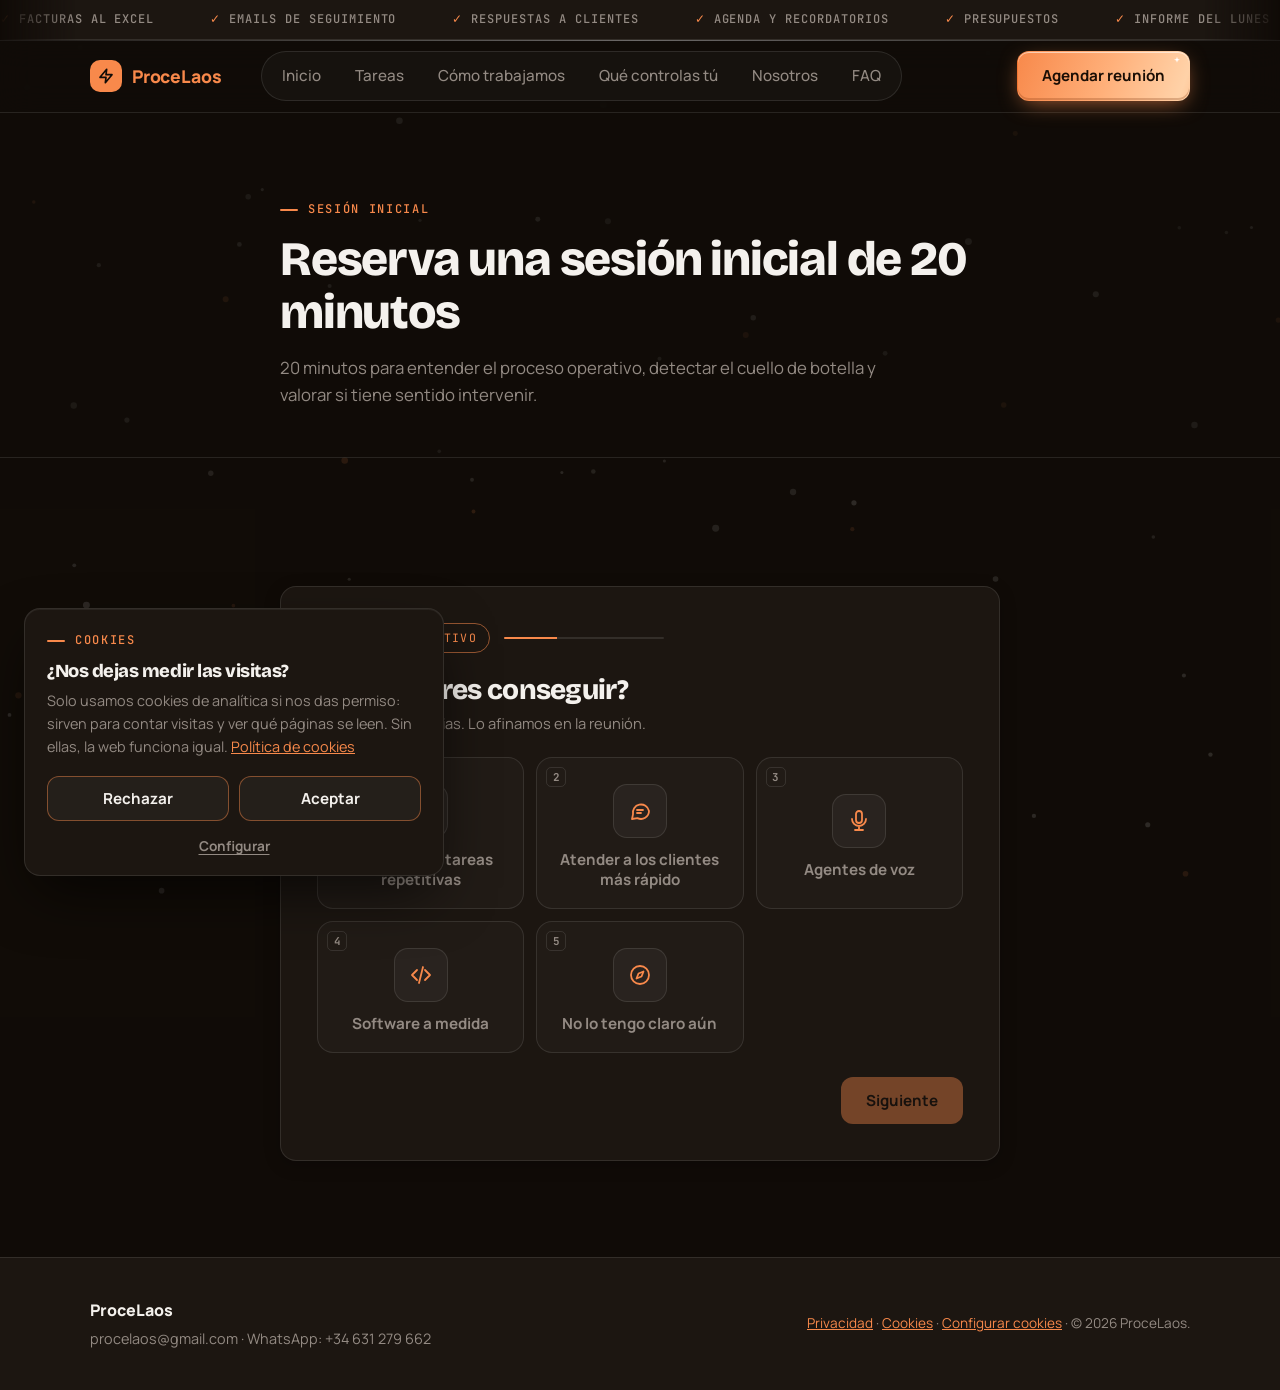
==== commit 6dc01b5b: "feat: ejemplos tecleados en la pregunta de la tarea y fuera el aviso de números Co-Authored-By: Clau" ====
--- a/agendar-reunion.html
+++ b/agendar-reunion.html
@@ -122,7 +122,6 @@
 
             <div class="cuestionario__pie">
               <button type="button" class="cuestionario__atras" id="cuestionarioAtras" hidden>← Atrás</button>
-              <span class="cuestionario__atajo" aria-hidden="true">O pulsa el número</span>
               <button type="button" class="btn btn--primary cuestionario__siguiente" id="cuestionarioSiguiente" disabled>Siguiente</button>
             </div>
           </div>
@@ -682,6 +681,64 @@
         document.getElementById(id).addEventListener('input', guardarBorrador);
       });
 
+      /* ---- Ejemplos que se escriben solos en "¿Qué tarea te quita más
+         tiempo?": se teclean letra a letra, se quedan un momento, se borran
+         y sale el siguiente. Solo mientras el cuadro está vacío y a la
+         vista; con movimiento reducido se queda el primero, fijo. ---- */
+
+      (function ejemplosTecleados() {
+        var campo = document.getElementById('bNotas');
+        var EJEMPLOS = [
+          'Ej.: paso a mano las facturas al Excel cada semana',
+          'Ej.: contesto lo mismo por WhatsApp veinte veces al día',
+          'Ej.: preparo el informe del lunes con datos de tres sitios',
+          'Ej.: persigo por email a quien no confirma su cita',
+          'Ej.: rehago el mismo presupuesto cambiando dos líneas'
+        ];
+        var TECLEO_MS = 45, BORRADO_MS = 18, ESPERA_MS = 1800, PAUSA_MS = 350;
+        var CURSOR = '|';
+
+        campo.placeholder = EJEMPLOS[0];
+        if (window.matchMedia('(prefers-reduced-motion: reduce)').matches) return;
+
+        var ejemplo = 0, letras = 0, borrando = false;
+
+        function paso() {
+          // En pausa si no se ve el paso de datos o si ya han escrito algo:
+          // se vuelve a mirar en un rato sin gastar nada.
+          if (stepConfirm.hidden || campo.value) {
+            setTimeout(paso, 500);
+            return;
+          }
+
+          var texto = EJEMPLOS[ejemplo];
+          if (!borrando) {
+            letras += 1;
+            campo.placeholder = texto.slice(0, letras) + CURSOR;
+            if (letras < texto.length) {
+              setTimeout(paso, TECLEO_MS);
+            } else {
+              borrando = true;
+              setTimeout(paso, ESPERA_MS);
+            }
+          } else {
+            letras -= 1;
+            campo.placeholder = texto.slice(0, letras) + CURSOR;
+            if (letras > 0) {
+              setTimeout(paso, BORRADO_MS);
+            } else {
+              borrando = false;
+              ejemplo = (ejemplo + 1) % EJEMPLOS.length;
+              setTimeout(paso, PAUSA_MS);
+            }
+          }
+        }
+
+        // Empieza desde cero (con el cursor) la primera vez que se muestra.
+        letras = 0;
+        setTimeout(paso, PAUSA_MS);
+      })();
+
       cargarBorrador();
       pintarPregunta(false);
     })();
--- a/styles.css
+++ b/styles.css
@@ -2840,15 +2840,6 @@
   display: none;
 }
 
-.cuestionario__atajo {
-  font-family: var(--font-mono);
-  font-size: 0.68rem;
-  letter-spacing: 0.1em;
-  text-transform: uppercase;
-  color: var(--text-secondary);
-  opacity: 0.7;
-}
-
 .cuestionario__siguiente {
   margin-left: auto;
 }
@@ -2858,13 +2849,6 @@
   cursor: not-allowed;
   transform: none;
   box-shadow: none;
-}
-
-/* El atajo de teclado no pinta nada en táctil. */
-@media (hover: none) {
-  .cuestionario__atajo {
-    display: none;
-  }
 }
 
 /* Resumen de respuestas en la columna de información de la reserva. */
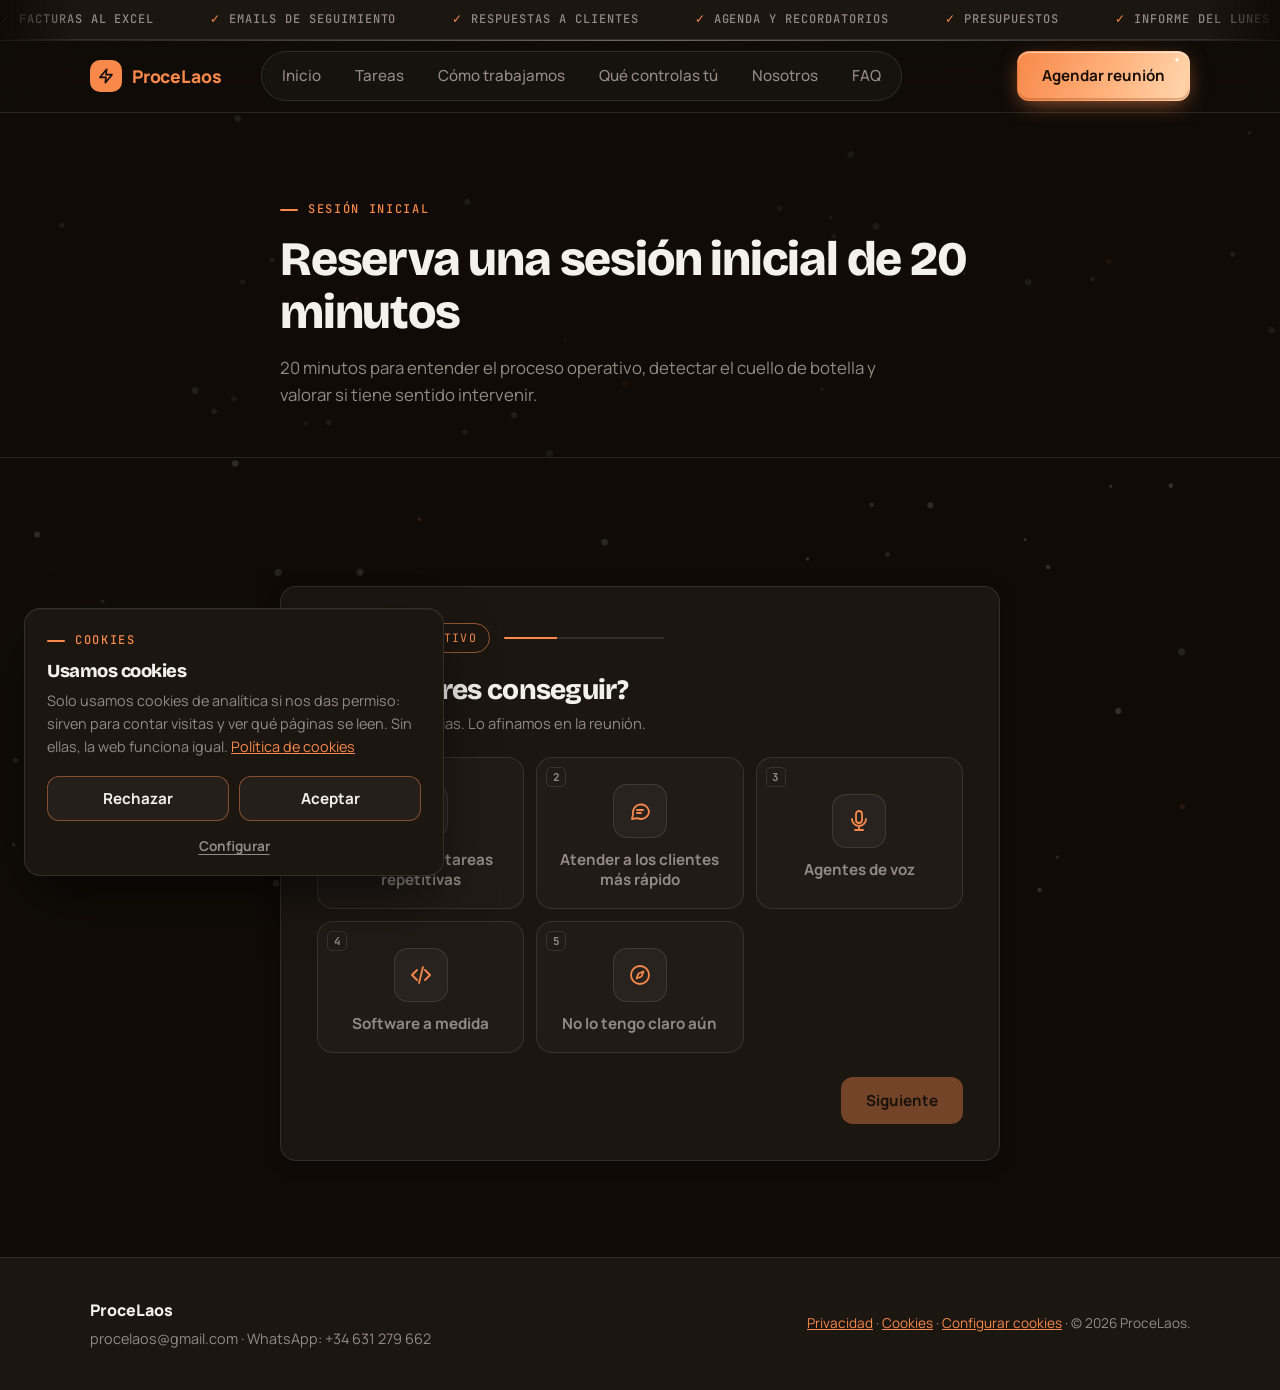
==== commit 64b9dfd1: "feat: escena del CEO más compacta en móvil y color-scheme oscuro - Móvil: anillo del esquema más apr" ====
--- a/agendar-reunion.html
+++ b/agendar-reunion.html
@@ -3,6 +3,7 @@
 <head>
   <meta charset="UTF-8">
   <meta name="viewport" content="width=device-width, initial-scale=1.0">
+  <meta name="color-scheme" content="dark">
   <script>
     document.documentElement.classList.add('js');
     window.setTimeout(function () {
--- a/styles.css
+++ b/styles.css
@@ -3,6 +3,9 @@
    coherencia de marca entre ambas propiedades del estudio.
    ========================================================================== */
 :root {
+  /* Web solo oscura: controles del sistema oscuros y que las extensiones
+     de modo noche no reinterpreten los colores. */
+  color-scheme: dark;
   --bg: #110C08;
   --surface: #1C1611;
   --border: rgba(255, 255, 255, 0.1);
@@ -2899,3 +2902,313 @@
     transition: none;
   }
 }
+
+/* ==========================================================================
+   Tu equipo IA (CEO digital) — todo prefijado con cd- para no chocar con
+   el resto de la web. Los tokens viven en .cd-section, no en :root.
+   ========================================================================== */
+.cd-section {
+  --cd-bg: var(--bg);
+  --cd-panel: var(--surface);
+  --cd-line: var(--border);
+  --cd-line-2: rgba(255, 255, 255, 0.18);
+  --cd-fg: var(--text);
+  --cd-muted: var(--text-secondary);
+  --cd-accent: var(--accent);
+  --cd-on-accent: #110C08;
+  --cd-done: #5FD08A;
+  --cd-screen: #0B0805;
+  --cd-screen-ink: #5A514A;
+  border-top: 1px solid var(--border);
+}
+
+/* Escalera */
+.cd-steps {
+  list-style: none;
+  margin: 0 0 40px;
+  padding: 0;
+  display: grid;
+  gap: 12px;
+}
+.cd-step {
+  padding: 18px 20px;
+  border: 1px solid var(--cd-line);
+  border-radius: var(--radius);
+  background: var(--cd-panel);
+}
+.cd-step h3 {
+  font-size: 1.15rem;
+  margin: 6px 0 4px;
+  color: var(--cd-fg);
+}
+.cd-step p {
+  margin: 0;
+  font-size: 0.95rem;
+}
+.cd-step__n {
+  font: 500 0.75rem var(--font-mono);
+  letter-spacing: 0.14em;
+  color: var(--cd-muted);
+}
+.cd-step--top {
+  border-color: color-mix(in srgb, var(--cd-accent) 55%, transparent);
+}
+.cd-step--top .cd-step__n { color: var(--cd-accent); }
+@media (min-width: 760px) {
+  .cd-steps { grid-template-columns: repeat(3, 1fr); }
+}
+@media (max-width: 759px) {
+  /* Escalera compacta en móvil */
+  .cd-steps { gap: 8px; margin-bottom: 28px; }
+  .cd-step { padding: 12px 16px; display: grid; grid-template-columns: auto 1fr; column-gap: 12px; align-items: baseline; }
+  .cd-step h3 { margin: 0; font-size: 1.05rem; }
+  .cd-step p { grid-column: 2; font-size: 0.9rem; }
+}
+
+/* Demo */
+.cd-demo {
+  display: grid;
+  gap: 14px;
+  container-type: inline-size;
+}
+.cd-stats {
+  display: flex;
+  flex-wrap: wrap;
+  border: 1px solid var(--cd-line);
+  border-radius: var(--radius-sm);
+  background: var(--cd-panel);
+  overflow: hidden;
+}
+.cd-stat {
+  flex: 1 1 180px;
+  padding: 12px 18px;
+  display: grid;
+  min-width: 0;
+  border-left: 1px solid var(--cd-line);
+  margin-left: -1px;
+}
+.cd-k {
+  font: 500 0.68rem var(--font-mono);
+  letter-spacing: 0.08em;
+  text-transform: uppercase;
+  color: var(--cd-muted);
+}
+.cd-v {
+  font-family: var(--font-display);
+  font-weight: 800;
+  font-size: 1.5rem;
+  line-height: 1.25;
+  letter-spacing: -0.02em;
+  color: var(--cd-fg);
+  font-variant-numeric: tabular-nums;
+}
+.cd-d {
+  font-size: 0.8rem;
+  color: var(--cd-muted);
+}
+.cd-tag {
+  display: inline-block;
+  margin-left: 6px;
+  padding: 0 7px;
+  border-radius: 999px;
+  border: 1px solid var(--cd-line-2);
+  font: 500 0.68rem var(--font-mono);
+}
+
+.cd-scene {
+  position: relative;
+  border: 1px solid var(--cd-line);
+  border-radius: 20px;
+  overflow: hidden;
+  background: var(--cd-panel);
+  aspect-ratio: 760 / 540;
+}
+.cd-scene::before {
+  content: "";
+  position: absolute;
+  inset: 0;
+  pointer-events: none;
+  background: radial-gradient(rgba(255, 255, 255, 0.08) 1px, transparent 1.3px) 0 0 / 22px 22px;
+}
+.cd-scene svg {
+  position: relative;
+  display: block;
+  width: 100%;
+  height: 100%;
+  transition: opacity 0.3s;
+}
+.cd-ui { position: absolute; z-index: 2; }
+.cd-ui[hidden] { display: none; }
+.cd-hint {
+  left: 50%;
+  bottom: 14px;
+  transform: translateX(-50%);
+  display: flex;
+  align-items: center;
+  gap: 6px;
+  white-space: nowrap;
+  padding: 6px 12px;
+  border-radius: 999px;
+  border: 1px solid var(--cd-line-2);
+  background: var(--cd-panel);
+  font: 500 0.75rem var(--font-mono);
+  color: var(--cd-muted);
+}
+.cd-hint b { font-weight: 500; color: var(--cd-accent); }
+.cd-back {
+  top: 14px;
+  left: 14px;
+  display: inline-flex;
+  align-items: center;
+  gap: 6px;
+  padding: 7px 14px;
+  border-radius: 999px;
+  border: 1px solid var(--cd-line-2);
+  background: var(--cd-panel);
+  color: var(--cd-fg);
+  font: 500 0.82rem var(--font);
+  cursor: pointer;
+}
+.cd-back:hover { border-color: var(--cd-accent); }
+.cd-back:focus-visible { outline: 2px solid var(--cd-accent); outline-offset: 2px; }
+.cd-olbl {
+  top: 20px;
+  right: 18px;
+  font: 500 0.68rem var(--font-mono);
+  letter-spacing: 0.06em;
+  text-transform: uppercase;
+  color: var(--cd-muted);
+}
+
+/* SVG · esquema */
+.cd-ln { stroke: var(--cd-line-2); stroke-width: 1; fill: none; }
+.cd-ln--dash { stroke-dasharray: 2 4; }
+.cd-tool rect { fill: var(--cd-panel); stroke: var(--cd-line-2); stroke-width: 1; transition: stroke 0.4s; }
+.cd-tool text { fill: var(--cd-muted); font-family: var(--font-mono); font-weight: 500; transition: fill 0.4s; }
+.cd-tool .cd-dot { fill: var(--cd-done); }
+.cd-tool.cd-in rect { stroke: var(--cd-fg); }
+.cd-tool.cd-in text { fill: var(--cd-fg); }
+.cd-tool.cd-out rect { stroke: var(--cd-done); }
+.cd-tool.cd-out text { fill: var(--cd-fg); }
+.cd-ag .cd-core, .cd-ag .cd-stack { fill: var(--cd-panel); stroke: var(--cd-line-2); stroke-width: 1; transition: stroke 0.3s; }
+.cd-ag.cd-busy .cd-core { stroke: var(--cd-fg); }
+.cd-ag .cd-ico { fill: none; stroke: var(--cd-fg); stroke-width: 1.5; stroke-linecap: round; stroke-linejoin: round; }
+.cd-ag .cd-ring { fill: none; stroke: var(--cd-accent); stroke-width: 1.5; stroke-linecap: round; opacity: 0; transition: opacity 0.3s; }
+.cd-ag.cd-busy .cd-ring { opacity: 1; }
+.cd-badge { fill: var(--cd-accent); }
+.cd-badge-t { fill: var(--cd-on-accent); font: 700 9.5px var(--font-mono); }
+.cd-lbl, .cd-role { paint-order: stroke; stroke: var(--cd-panel); stroke-width: 6px; stroke-linejoin: round; }
+.cd-lbl { fill: var(--cd-fg); font-family: var(--font); font-weight: 700; }
+.cd-role { fill: var(--cd-muted); font-family: var(--font-mono); font-weight: 500; }
+.cd-ceo { cursor: pointer; outline: none; }
+.cd-ceo .cd-halo { fill: var(--cd-accent); opacity: 0.08; transform-box: fill-box; transform-origin: center; animation: cd-breathe 5s ease-in-out infinite; }
+.cd-ceo .cd-core { fill: var(--cd-accent); transform-box: fill-box; transform-origin: center; }
+.cd-ceo .cd-beam { fill: none; stroke: var(--cd-accent); stroke-width: 1.5; stroke-linecap: round; stroke-dasharray: 14 86; animation: cd-beam 3.2s linear infinite; }
+.cd-ceo .cd-edge { fill: none; stroke: var(--cd-line-2); stroke-width: 1; }
+.cd-ceo .cd-call { fill: none; stroke: var(--cd-accent); stroke-width: 1.2; transform-box: fill-box; transform-origin: center; animation: cd-call 2.6s ease-out infinite; }
+.cd-ceo:hover .cd-edge, .cd-ceo:focus-visible .cd-edge { stroke: var(--cd-accent); stroke-width: 2; }
+.cd-ceo.cd-think .cd-core { animation: cd-pulse 0.5s ease-out; }
+.cd-ceo-t { fill: var(--cd-on-accent); font-family: var(--font-display); font-weight: 800; letter-spacing: -0.03em; }
+.cd-ceo-s { fill: var(--cd-on-accent); opacity: 0.65; font-family: var(--font-mono); font-weight: 700; letter-spacing: 0.14em; }
+
+/* SVG · oficina */
+.cd-room { fill: color-mix(in srgb, var(--cd-accent) 6%, var(--cd-panel)); stroke: color-mix(in srgb, var(--cd-accent) 45%, var(--cd-line-2)); stroke-width: 1; }
+.cd-zone { fill: color-mix(in srgb, var(--cd-bg) 40%, transparent); stroke: var(--cd-line-2); stroke-width: 1; stroke-dasharray: 3 4; }
+.cd-zlbl { fill: var(--cd-muted); font: 500 10.5px var(--font-mono); letter-spacing: 0.08em; }
+.cd-net { stroke: var(--cd-line-2); stroke-width: 1; stroke-dasharray: 1 5; }
+.cd-desk .cd-table { fill: var(--cd-panel); stroke: var(--cd-line-2); stroke-width: 1; }
+.cd-desk .cd-scr { fill: var(--cd-screen); stroke: var(--cd-line-2); stroke-width: 1; }
+.cd-desk .cd-stand { fill: var(--cd-line-2); }
+.cd-desk .cd-sl { fill: var(--cd-screen-ink); opacity: 0.6; transform-box: fill-box; transform-origin: left center; }
+.cd-desk.cd-busy .cd-sl { fill: var(--cd-accent); opacity: 1; animation: cd-type 1.2s steps(5) infinite; }
+.cd-desk.cd-busy .cd-s2 { animation-delay: 0.4s; }
+.cd-desk.cd-busy .cd-s3 { animation-delay: 0.8s; }
+.cd-desk .cd-person { fill: var(--cd-fg); transform-box: fill-box; transform-origin: center bottom; }
+.cd-desk.cd-busy .cd-person { animation: cd-bob 0.45s ease-in-out infinite alternate; }
+.cd-desk .cd-prog { fill: none; stroke: var(--cd-accent); stroke-width: 2; stroke-linecap: round; opacity: 0; }
+.cd-desk.cd-busy .cd-prog { opacity: 1; }
+.cd-desk .cd-head-ring { fill: none; stroke: var(--cd-accent); stroke-width: 2; }
+.cd-dname { fill: var(--cd-fg); font: 700 12px var(--font); }
+.cd-otool text { fill: var(--cd-muted); font: 500 10px var(--font-mono); transition: fill 0.4s; }
+.cd-otool.cd-in text { fill: var(--cd-fg); }
+.cd-otool.cd-out text { fill: var(--cd-done); }
+.cd-bub { opacity: 0; transition: opacity 0.25s; }
+.cd-bub.cd-show { opacity: 1; }
+.cd-bub rect { fill: var(--cd-fg); }
+.cd-bub text { fill: var(--cd-bg); font: 500 10.5px var(--font); }
+.cd-bub.cd-done rect { fill: var(--cd-done); }
+.cd-bub.cd-done text { fill: var(--cd-on-accent); }
+.cd-bub.cd-boss rect { fill: var(--cd-accent); }
+.cd-bub.cd-boss text { fill: var(--cd-on-accent); }
+
+/* Consola de actividad (compacta: 3 líneas) */
+.cd-console {
+  border: 1px solid var(--cd-line);
+  border-radius: var(--radius-sm);
+  background: var(--cd-panel);
+  overflow: hidden;
+}
+.cd-console__h {
+  display: flex;
+  justify-content: space-between;
+  align-items: center;
+  padding: 8px 16px;
+  border-bottom: 1px solid var(--cd-line);
+  font: 500 0.72rem var(--font-mono);
+  color: var(--cd-muted);
+}
+.cd-log { list-style: none; margin: 0; padding: 0; }
+.cd-log li {
+  display: grid;
+  grid-template-columns: 52px 130px minmax(0, 1fr);
+  align-items: baseline;
+  gap: 12px;
+  padding: 8px 16px;
+  border-top: 1px solid var(--cd-line);
+  animation: cd-in 0.45s ease-out;
+}
+.cd-log li:first-child { border-top: 0; }
+.cd-log li:nth-child(3) { opacity: 0.5; }
+.cd-t { font: 500 0.72rem var(--font-mono); color: var(--cd-muted); font-variant-numeric: tabular-nums; }
+.cd-who { font: 500 0.72rem var(--font-mono); color: var(--cd-fg); display: flex; align-items: center; gap: 7px; }
+.cd-who::before { content: ""; width: 6px; height: 6px; border-radius: 50%; background: var(--cd-done); flex: none; }
+.cd-who--ceo::before { background: var(--cd-accent); }
+.cd-msg { font-size: 0.88rem; min-width: 0; color: var(--cd-fg); }
+
+.cd-note {
+  margin: 14px 0 0;
+  font-size: 0.82rem;
+  color: var(--cd-muted);
+}
+.cd-cta { margin-top: 28px; }
+
+@container (max-width: 559px) {
+  .cd-demo { gap: 10px; }
+  .cd-scene { aspect-ratio: 400 / 575; }
+  .cd-log li { grid-template-columns: auto 1fr; row-gap: 2px; }
+  .cd-msg { grid-column: 1 / -1; }
+  /* Contadores en una fila compacta: solo rótulo y cifra */
+  .cd-stat { flex: 1 1 0; padding: 10px 10px; }
+  .cd-stat:first-child { border-left: 0; margin-left: 0; }
+  .cd-k { font-size: 0.58rem; letter-spacing: 0.04em; line-height: 1.3; }
+  .cd-v { font-size: 1.15rem; }
+  .cd-d { display: none; }
+  .cd-olbl { display: none; }
+  .cd-hint { font-size: 0.68rem; }
+}
+
+/* Fuera de pantalla o con la pestaña oculta, las animaciones CSS también paran */
+.cd-paused * { animation-play-state: paused !important; }
+
+@keyframes cd-beam { to { stroke-dashoffset: -100; } }
+@keyframes cd-breathe { 50% { transform: scale(1.1); opacity: 0.14; } }
+@keyframes cd-pulse { 40% { transform: scale(1.05); } }
+@keyframes cd-call { 0% { opacity: 0.7; transform: scale(1); } 100% { opacity: 0; transform: scale(1.45); } }
+@keyframes cd-in { from { opacity: 0; transform: translateY(-4px); } }
+@keyframes cd-type { from { transform: scaleX(0.15); } to { transform: scaleX(1); } }
+@keyframes cd-bob { to { transform: translateY(1.5px); } }
+
+@media (prefers-reduced-motion: reduce) {
+  .cd-beam, .cd-halo, .cd-call, .cd-log li, .cd-ceo.cd-think .cd-core,
+  .cd-desk.cd-busy .cd-sl, .cd-desk.cd-busy .cd-person { animation: none !important; }
+}
